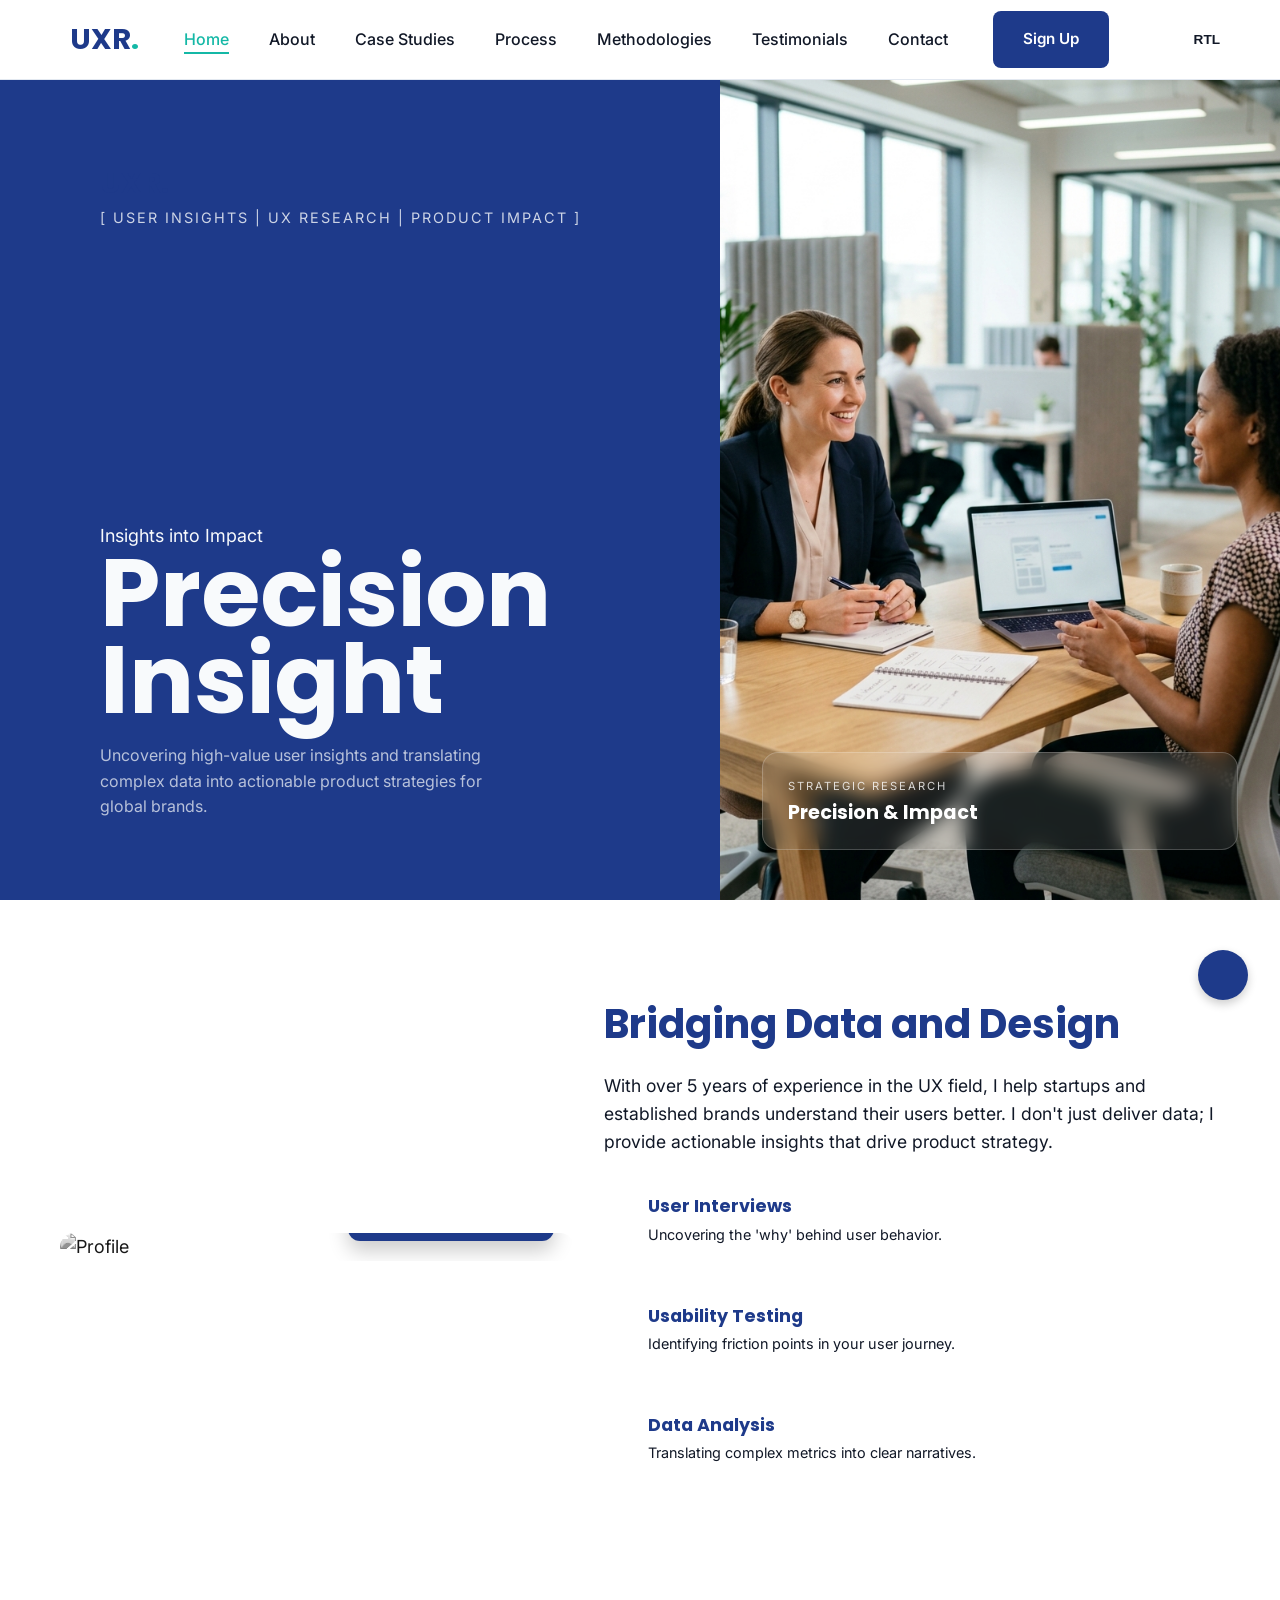
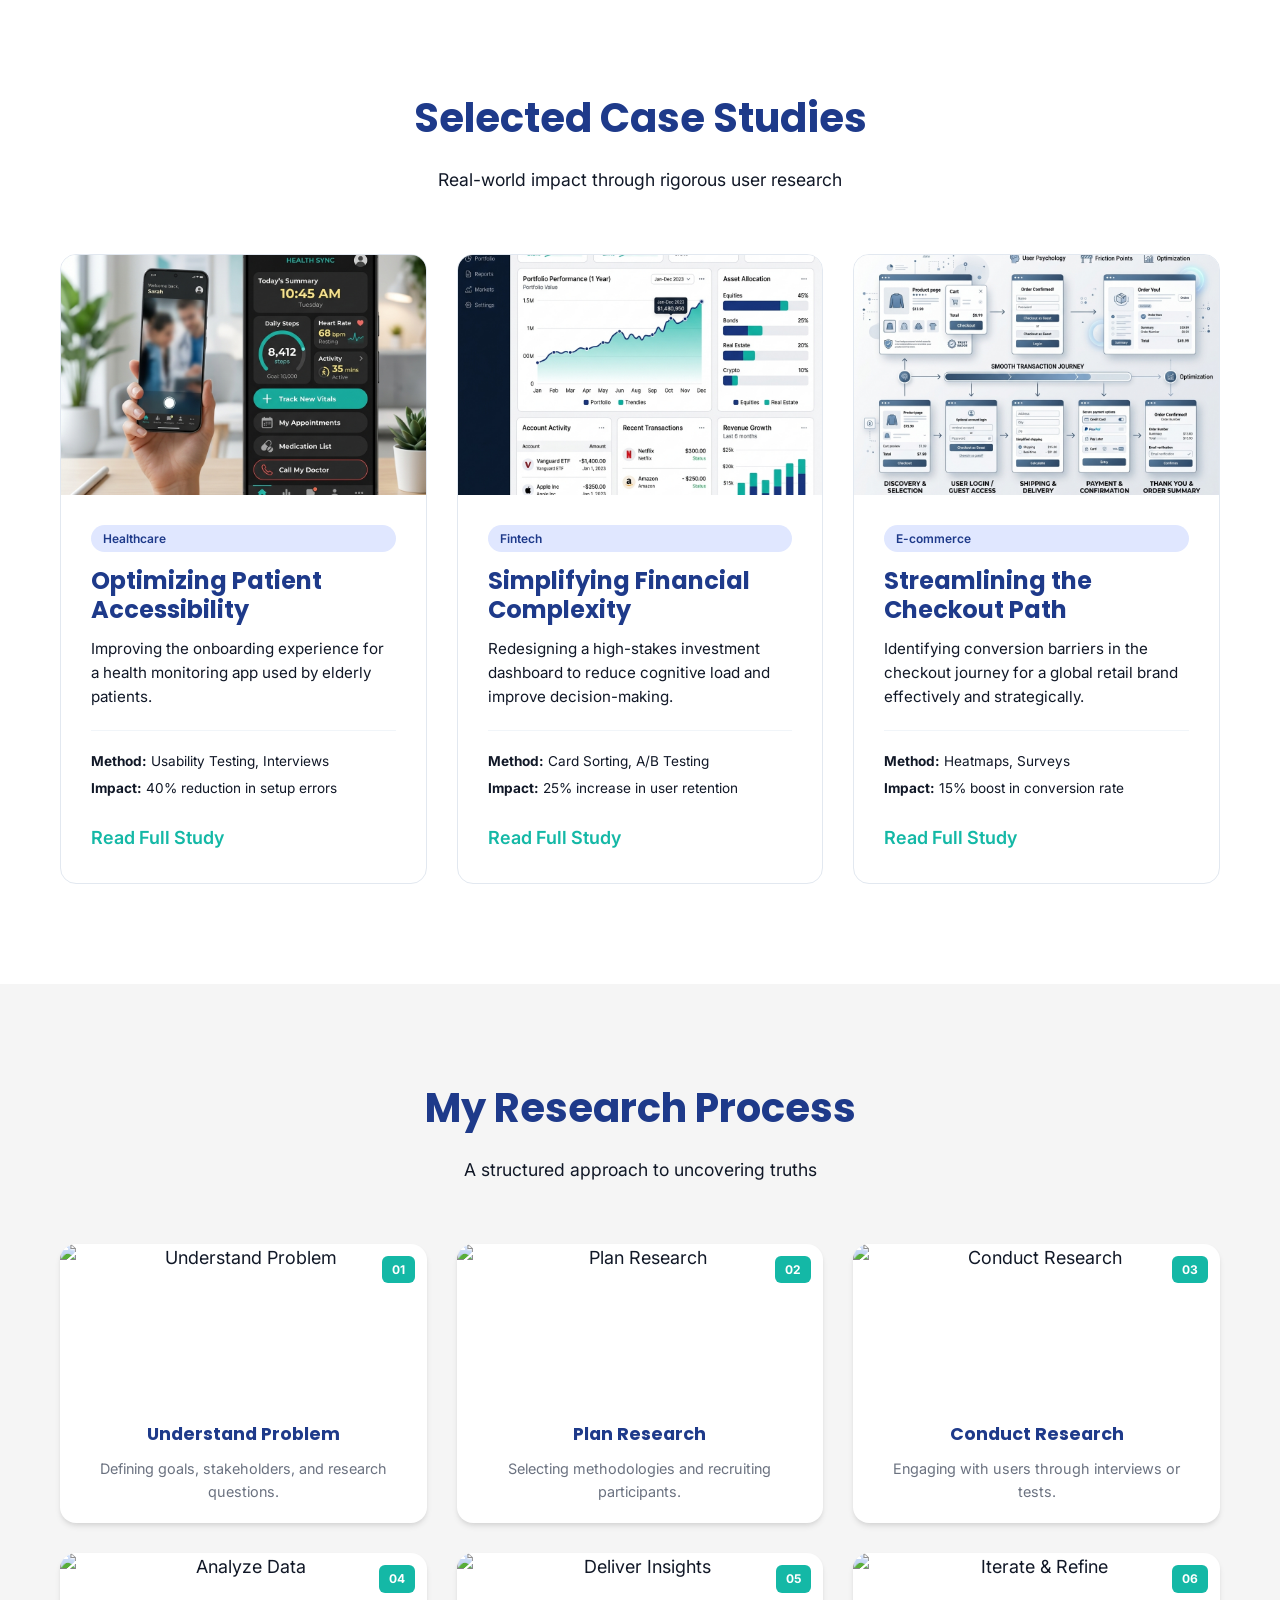
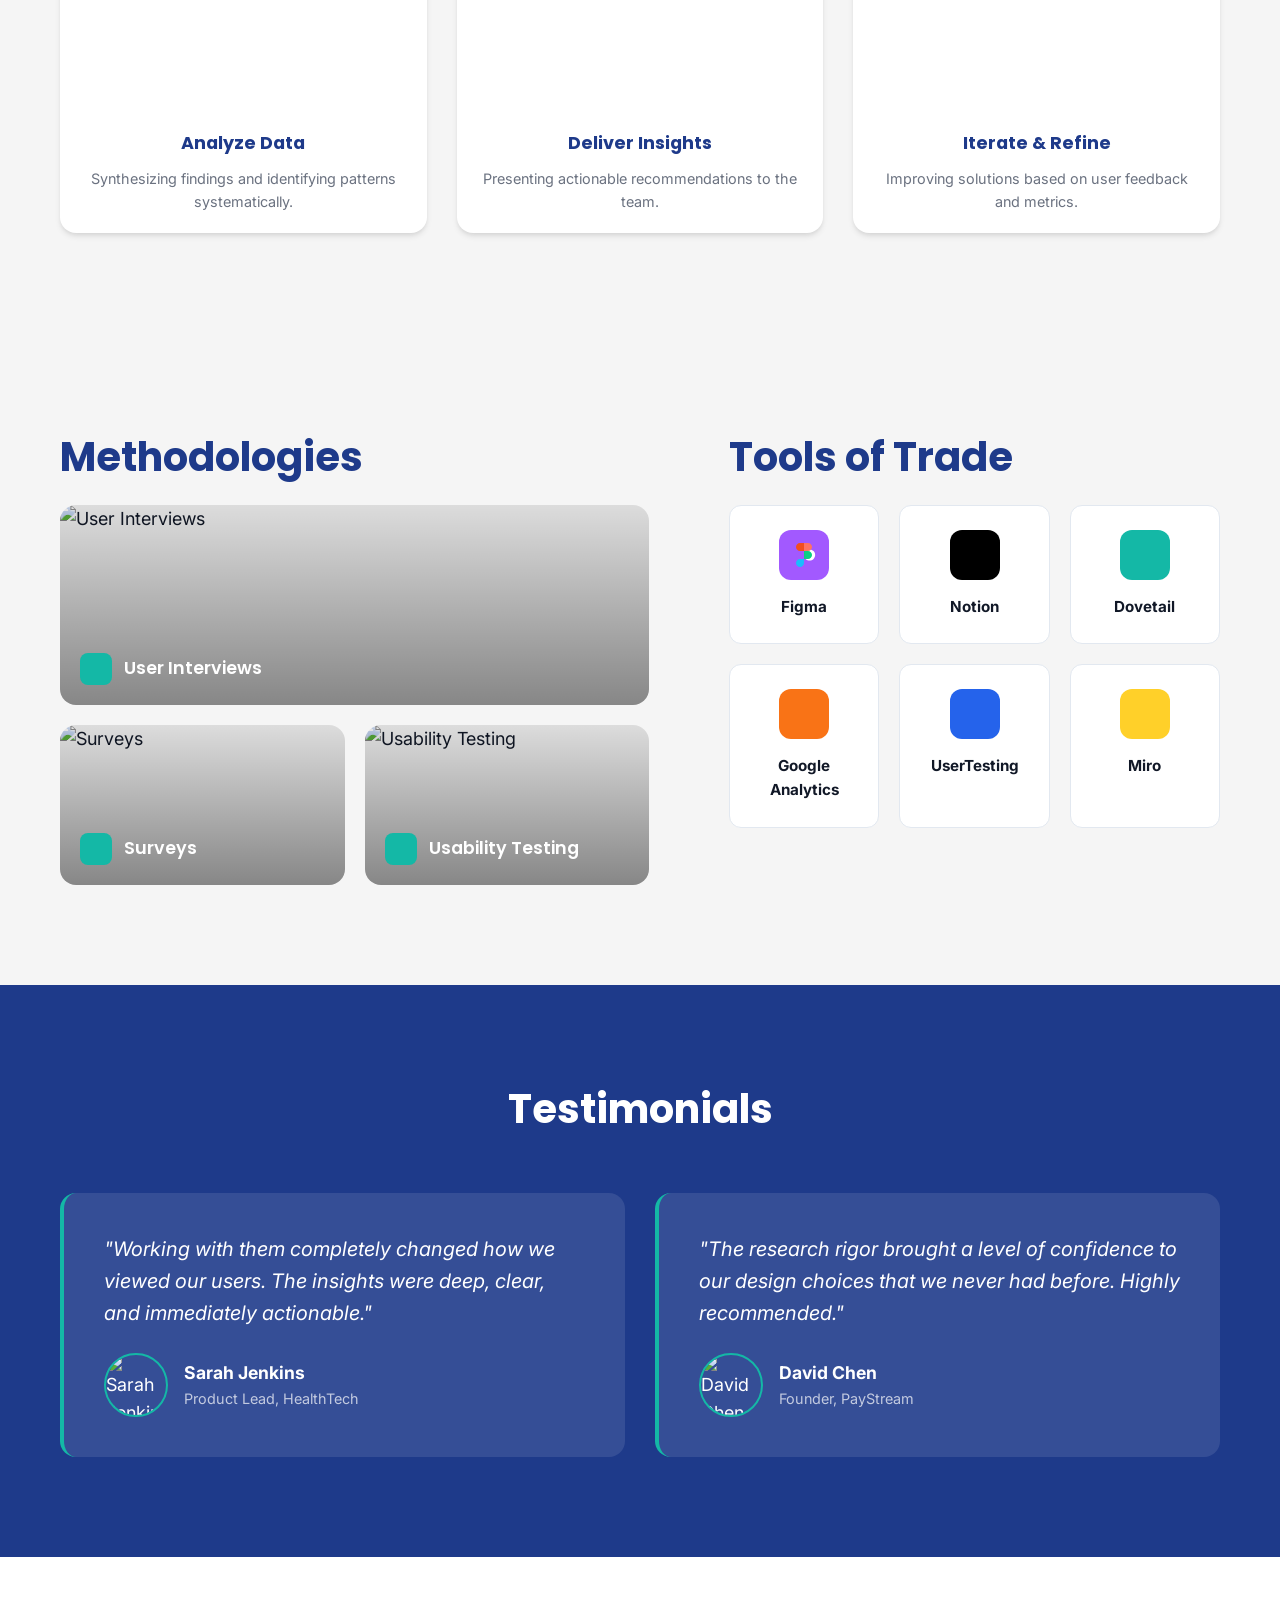
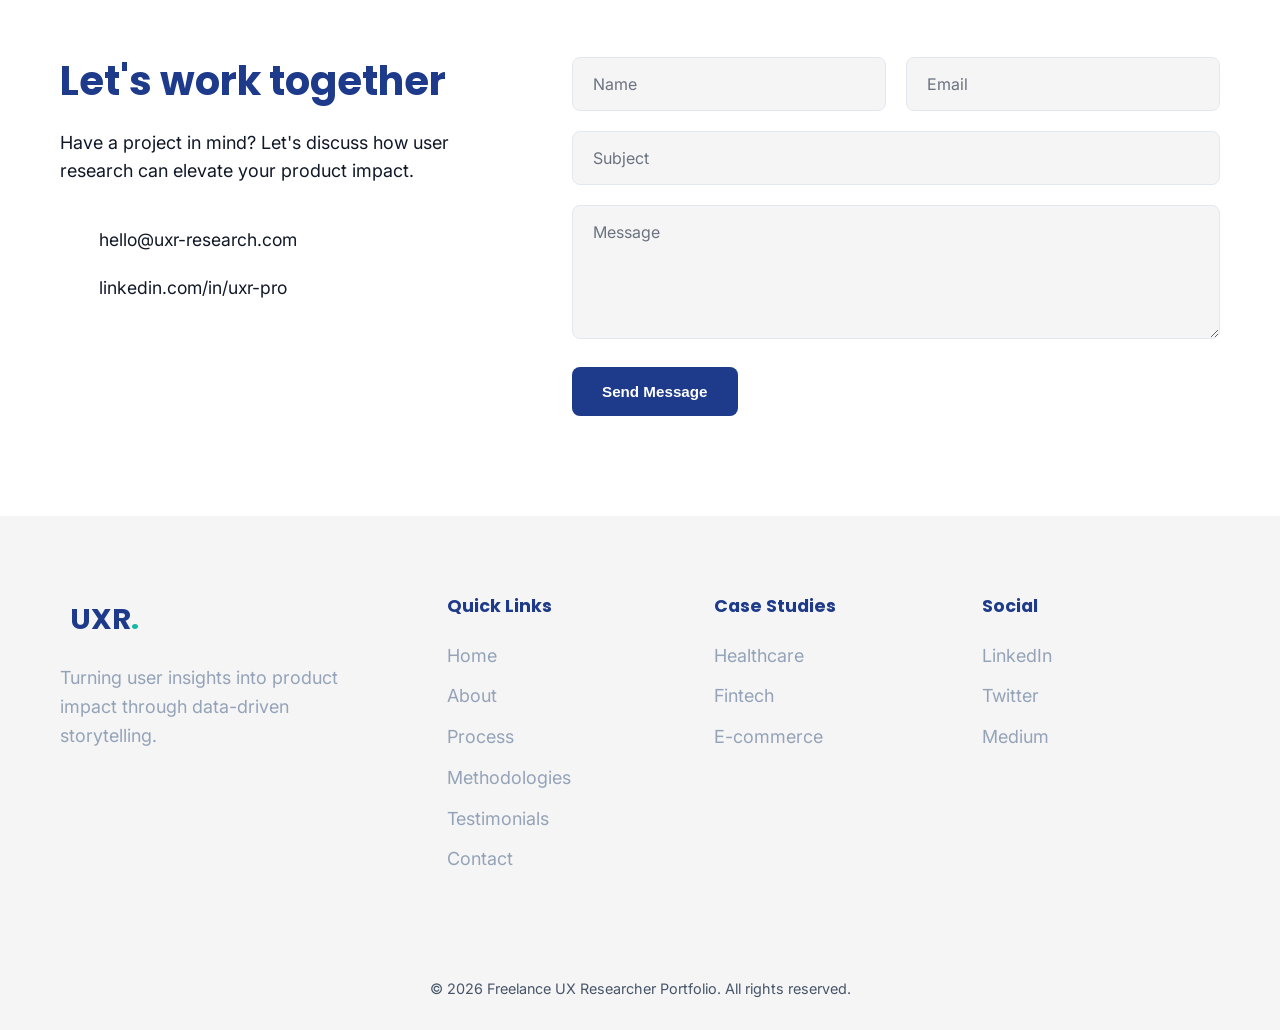
==== index.html @ fa92bade "first-commit" ====
<!DOCTYPE html>
<html lang="en">

<head>
    <meta charset="UTF-8">
    <meta name="viewport" content="width=device-width, initial-scale=1.0">
    <meta name="description"
        content="Freelance UX Researcher Portfolio - Turning User Insights into Product Impact. Specializing in User Interviews, Usability Testing, and Data-driven research.">
    <title>UX Researcher Portfolio | Turning Insights into Impact</title>
    <!-- Google Fonts -->
    <link rel="preconnect" href="https://fonts.googleapis.com">
    <link rel="preconnect" href="https://fonts.gstatic.com" crossorigin>
    <link
        href="https://fonts.googleapis.com/css2?family=Inter:wght@400;500;600&family=Poppins:wght@600;700&display=swap"
        rel="stylesheet">
    <!-- Lucide Icons -->
    <script src="https://unpkg.com/lucide@latest"></script>
    <!-- Favicon -->
    <link rel="icon" type="image/svg+xml"
        href="data:image/svg+xml,%3Csvg xmlns='http://www.w3.org/2000/svg' width='24' height='24' viewBox='0 0 24 24' fill='none' stroke='%231E3A8A' stroke-width='2' stroke-linecap='round' stroke-linejoin='round'%3E%3Cpath d='M6 18h8'/%3E%3Cpath d='M3 22h18'/%3E%3Cpath d='M14 22a7 7 0 1 0 0-14h-1'/%3E%3Cpath d='M9 14h2'/%3E%3Cpath d='M9 12a2 2 0 1 0-2-2v6'/%3E%3Cpath d='M11 6V3a1 1 0 0 0-1-1H7a1 1 0 0 0-1 1v3'/%3E%3C/svg%3E">
    <!-- Stylesheets -->
    <link rel="stylesheet" href="style.css">
    <link rel="stylesheet" href="rtl.css" id="rtl-link" disabled>
</head>



<body>
    <!-- Header -->
    <header class="header" id="header">
        <div class="container header-container">
            <div class="logo">
                <a href="#home">
                    <i data-lucide="microscope" class="logo-icon"></i>
                    UXR<span>.</span>
                </a>
            </div>
            <nav class="nav" id="nav-menu">
                <div class="nav-close" id="nav-close">
                    <i data-lucide="x"></i>
                </div>
                <ul class="nav-list">
                    <li><a href="#home" class="nav-link">Home</a></li>
                    <li><a href="#about" class="nav-link">About</a></li>
                    <li><a href="#cases" class="nav-link">Case Studies</a></li>
                    <li><a href="#process" class="nav-link">Process</a></li>
                    <li><a href="#methodologies" class="nav-link">Methodologies</a></li>
                    <li><a href="#testimonials" class="nav-link">Testimonials</a></li>
                    <li><a href="#contact" class="nav-link">Contact</a></li>
                    <li class="nav-item-mobile"><a href="#contact" class="btn btn-primary nav-btn-signup">Sign Up</a>
                    </li>
                </ul>
            </nav>
            <div class="header-actions">
                <div class="header-cta">
                    <a href="#contact" class="btn btn-primary btn-signup">Sign Up</a>
                </div>
            </div>
            <div class="header-mobile-actions">
                <button class="theme-toggle" id="theme-toggle" title="Toggle Theme">
                    <i data-lucide="moon"></i>
                </button>
                <button class="rtl-toggle" id="rtl-toggle" title="Switch Direction">
                    <span>rtl</span>
                </button>
                <div class="nav-toggle" id="nav-toggle">
                    <i data-lucide="menu"></i>
                </div>
            </div>
        </div>
    </header>

    <!-- Split Hero Section -->
    <section class="split-hero" id="home">
        <!-- Left Side -->
        <div class="hero-side hero-left">
            <div class="hero-header-left">
                <div class="logo">
                    <a href="#home">UXR.</a>
                </div>
                <div class="hero-tagline">[ User Insights | UX Research | Product Impact ]</div>
            </div>



            <div class="hero-footer-left">
                <div class="hero-sub-label">Insights into Impact</div>
                <h1 class="hero-big-title">Precision Insight</h1>
                <p class="hero-sub-description">
                    Uncovering high-value user insights and translating complex data into actionable product strategies
                    for global brands.
                </p>
            </div>
        </div>

        <!-- Right Side -->
        <div class="hero-side hero-right">
            <div class="hero-single-image">
                <img src="assets/hero/hero1.png" alt="UX Research Session" class="hero-full-img">
                <div class="hero-overlay-card">
                    <span class="card-label">Strategic Research</span>
                    <h3>Precision & Impact</h3>
                </div>
            </div>
        </div>
    </section>

    <!-- About Section -->
    <section class="about section" id="about">
        <div class="container about-container grid">
            <div class="about-image">
                <div class="experience-card">
                    <span class="exp-number">5+</span>
                    <span class="exp-text">Years of Experience</span>
                </div>
                <img src="https://images.unsplash.com/photo-1573496359142-b8d87734a5a2?auto=format&fit=crop&q=80&w=600"
                    alt="Profile" class="about-img">
            </div>
            <div class="about-content">
                <h2 class="section-title">Bridging Data and Design</h2>
                <p class="about-text">
                    With over 5 years of experience in the UX field, I help startups and established brands
                    understand their users better. I don't just deliver data; I provide actionable insights that
                    drive product strategy.
                </p>
                <div class="about-strengths grid">
                    <div class="strength-item">
                        <i data-lucide="users" class="strength-icon"></i>
                        <div>
                            <h3>User Interviews</h3>
                            <p>Uncovering the 'why' behind user behavior.</p>
                        </div>
                    </div>
                    <div class="strength-item">
                        <i data-lucide="search" class="strength-icon"></i>
                        <div>
                            <h3>Usability Testing</h3>
                            <p>Identifying friction points in your user journey.</p>
                        </div>
                    </div>
                    <div class="strength-item">
                        <i data-lucide="bar-chart-2" class="strength-icon"></i>
                        <div>
                            <h3>Data Analysis</h3>
                            <p>Translating complex metrics into clear narratives.</p>
                        </div>
                    </div>
                </div>
            </div>
        </div>
    </section>

    <!-- Case Studies Section -->
    <section class="cases section" id="cases">
        <div class="container">
            <div class="section-header text-center">
                <h2 class="section-title">Selected Case Studies</h2>
                <p class="section-subtitle">Real-world impact through rigorous user research</p>
            </div>

            <div class="cases-grid grid">
                <!-- Case Study 1 -->
                <article class="case-card">
                    <div class="case-img-wrapper">
                        <img src="assets/case1.png" alt="Healthcare App Case Study" class="case-img">
                    </div>
                    <div class="case-content">
                        <span class="case-tag">Healthcare</span>
                        <h3 class="case-title">Optimizing Patient Accessibility</h3>
                        <p class="case-description">Improving the onboarding experience for a health monitoring app
                            used by elderly patients.</p>
                        <div class="case-meta">
                            <div><strong>Method:</strong> Usability Testing, Interviews</div>
                            <div><strong>Impact:</strong> 40% reduction in setup errors</div>
                        </div>
                        <a href="#" class="case-link">Read Full Study <i data-lucide="arrow-right"></i></a>
                    </div>
                </article>

                <!-- Case Study 2 -->
                <article class="case-card">
                    <div class="case-img-wrapper">
                        <img src="assets/case2.png" alt="Fintech Dashboard Case Study" class="case-img">
                    </div>
                    <div class="case-content">
                        <span class="case-tag">Fintech</span>
                        <h3 class="case-title">Simplifying Financial Complexity</h3>
                        <p class="case-description">Redesigning a high-stakes investment dashboard to reduce
                            cognitive load and improve decision-making.</p>
                        <div class="case-meta">
                            <div><strong>Method:</strong> Card Sorting, A/B Testing</div>
                            <div><strong>Impact:</strong> 25% increase in user retention</div>
                        </div>
                        <a href="#" class="case-link">Read Full Study <i data-lucide="arrow-right"></i></a>
                    </div>
                </article>

                <!-- Case Study 3 -->
                <article class="case-card">
                    <div class="case-img-wrapper">
                        <img src="assets/case3.png" alt="E-commerce Checkout Case Study" class="case-img">
                    </div>
                    <div class="case-content">
                        <span class="case-tag">E-commerce</span>
                        <h3 class="case-title">Streamlining the Checkout Path</h3>
                        <p class="case-description">Identifying conversion barriers in the checkout journey for a global
                            retail brand effectively and strategically.</p>
                        <div class="case-meta">
                            <div><strong>Method:</strong> Heatmaps, Surveys</div>
                            <div><strong>Impact:</strong> 15% boost in conversion rate</div>
                        </div>
                        <a href="#" class="case-link">Read Full Study <i data-lucide="arrow-right"></i></a>
                    </div>
                </article>
            </div>
        </div>
    </section>

    <!-- Process Section -->
    <section class="process section bg-secondary" id="process">
        <div class="container">
            <div class="section-header text-center">
                <h2 class="section-title">My Research Process</h2>
                <p class="section-subtitle">A structured approach to uncovering truths</p>
            </div>
            <div class="process-steps grid">
                <div class="process-step">
                    <div class="step-img-card">
                        <img src="https://images.unsplash.com/photo-1454165804606-c3d57bc86b40?w=400"
                            alt="Understand Problem" class="step-img">
                        <span class="step-badge">01</span>
                    </div>
                    <div class="step-content">
                        <h3>Understand Problem</h3>
                        <p>Defining goals, stakeholders, and research questions.</p>
                    </div>
                </div>
                <div class="process-step">
                    <div class="step-img-card">
                        <img src="https://images.unsplash.com/photo-1506784983877-45594efa4cbe?w=400"
                            alt="Plan Research" class="step-img">
                        <span class="step-badge">02</span>
                    </div>
                    <div class="step-content">
                        <h3>Plan Research</h3>
                        <p>Selecting methodologies and recruiting participants.</p>
                    </div>
                </div>
                <div class="process-step">
                    <div class="step-img-card">
                        <img src="https://images.unsplash.com/photo-1521737711867-e3b97375f902?w=400"
                            alt="Conduct Research" class="step-img">
                        <span class="step-badge">03</span>
                    </div>
                    <div class="step-content">
                        <h3>Conduct Research</h3>
                        <p>Engaging with users through interviews or tests.</p>
                    </div>
                </div>
                <div class="process-step">
                    <div class="step-img-card">
                        <img src="https://images.unsplash.com/photo-1551288049-bebda4e38f71?w=400" alt="Analyze Data"
                            class="step-img">
                        <span class="step-badge">04</span>
                    </div>
                    <div class="step-content">
                        <h3>Analyze Data</h3>
                        <p>Synthesizing findings and identifying patterns systematically.</p>
                    </div>
                </div>
                <div class="process-step">
                    <div class="step-img-card">
                        <img src="https://images.unsplash.com/photo-1557804506-669a67965ba0?w=400"
                            alt="Deliver Insights" class="step-img">
                        <span class="step-badge">05</span>
                    </div>
                    <div class="step-content">
                        <h3>Deliver Insights</h3>
                        <p>Presenting actionable recommendations to the team.</p>
                    </div>
                </div>
                <div class="process-step">
                    <div class="step-img-card">
                        <img src="https://images.unsplash.com/photo-1542601906990-b4d3fb778b09?w=400"
                            alt="Iterate & Refine" class="step-img">
                        <span class="step-badge">06</span>
                    </div>
                    <div class="step-content">
                        <h3>Iterate & Refine</h3>
                        <p>Improving solutions based on user feedback and metrics.</p>
                    </div>
                </div>
            </div>
        </div>
    </section>

    <!-- Methods & Tools Section -->
    <section class="tools section bg-light-gray" id="methodologies">
        <div class="container grid tools-container">
            <!-- Methodologies Bento Grid (Left) -->
            <div class="methods-col">
                <h2 class="section-title">Methodologies</h2>
                <div class="bento-grid">
                    <!-- Featured Methodology (Span-2) -->
                    <div class="bento-card featured">
                        <img src="https://images.unsplash.com/photo-1521737711867-e3b97375f902?w=500"
                            alt="User Interviews" class="bento-img">
                        <div class="bento-overlay"></div>
                        <div class="bento-content">
                            <span class="bento-tag"><i data-lucide="users"></i></span>
                            <h3>User Interviews</h3>
                        </div>
                    </div>
                    <!-- Regular Methodologies -->
                    <div class="bento-card">
                        <img src="https://images.unsplash.com/photo-1586281380349-632531db7ed4?w=500" alt="Surveys"
                            class="bento-img">
                        <div class="bento-overlay"></div>
                        <div class="bento-content">
                            <span class="bento-tag"><i data-lucide="file-text"></i></span>
                            <h3>Surveys</h3>
                        </div>
                    </div>
                    <div class="bento-card">
                        <img src="https://images.unsplash.com/photo-1516321318423-f06f85e504b3?w=500"
                            alt="Usability Testing" class="bento-img">
                        <div class="bento-overlay"></div>
                        <div class="bento-content">
                            <span class="bento-tag"><i data-lucide="mouse-pointer"></i></span>
                            <h3>Usability Testing</h3>
                        </div>
                    </div>

                </div>
            </div>

            <!-- Tools of Trade Icon Grid (Right) -->
            <div class="tools-col">
                <h2 class="section-title">Tools of Trade</h2>
                <div class="tool-cards-grid grid">
                    <div class="tool-card">
                        <div class="tool-icon-wrapper figma-bg">
                            <svg width="24" height="24" viewBox="0 0 38 57" fill="none"
                                xmlns="http://www.w3.org/2000/svg">
                                <path
                                    d="M19 28.5C19 25.0195 20.3959 21.6817 22.8807 19.2201C25.3655 16.7584 28.7348 15.375 32.25 15.375C35.7652 15.375 39.1345 16.7584 41.6193 19.2201C44.1041 21.6817 45.5 25.0195 45.5 28.5C45.5 31.9805 44.1041 35.3183 41.6193 37.7799C39.1345 40.2416 35.7652 41.625 32.25 41.625C28.7348 41.625 25.3655 40.2416 22.8807 37.7799C20.3959 35.3183 19 31.9805 19 28.5Z"
                                    fill="white" />
                                <path d="M0 9.5C0 4.2533 4.2533 0 9.5 0H19V19H9.5C4.2533 19 0 14.7467 0 9.5Z"
                                    fill="#F24E1E" />
                                <path d="M19 0H28.5C33.7467 0 38 4.2533 38 9.5C38 14.7467 33.7467 19 28.5 19H19V0Z"
                                    fill="#FF7262" />
                                <path d="M0 28.5C0 23.2533 4.2533 19 9.5 19H19V38H9.5C4.2533 38 0 33.7467 0 28.5Z"
                                    fill="#A259FF" />
                                <path
                                    d="M0 47.5C0 42.2533 4.2533 38 9.5 38H19V47.5C19 52.7467 14.7467 57 9.5 57C4.2533 57 0 52.7467 0 47.5Z"
                                    fill="#1ABCFE" />
                                <path d="M19 19H28.5C33.7467 19 38 23.2533 38 28.5C38 33.7467 33.7467 38 28.5 38H19V19Z"
                                    fill="#0ACF83" />
                            </svg>
                        </div>
                        <strong>Figma</strong>
                    </div>
                    <div class="tool-card">
                        <div class="tool-icon-wrapper notion-bg">
                            <i data-lucide="clipboard-list"></i>
                        </div>
                        <strong>Notion</strong>
                    </div>
                    <div class="tool-card">
                        <div class="tool-icon-wrapper dovetail-bg">
                            <i data-lucide="bird"></i>
                        </div>
                        <strong>Dovetail</strong>
                    </div>
                    <div class="tool-card">
                        <div class="tool-icon-wrapper ga-bg">
                            <i data-lucide="line-chart"></i>
                        </div>
                        <strong>Google Analytics</strong>
                    </div>
                    <div class="tool-card">
                        <div class="tool-icon-wrapper ut-bg">
                            <i data-lucide="user-check"></i>
                        </div>
                        <strong>UserTesting</strong>
                    </div>
                    <div class="tool-card">
                        <div class="tool-icon-wrapper miro-bg">
                            <i data-lucide="grid-3x3"></i>
                        </div>
                        <strong>Miro</strong>
                    </div>
                </div>
            </div>
        </div>
    </section>

    <!-- Testimonials -->
    <section class="testimonials section bg-primary text-white" id="testimonials">
        <div class="container">
            <div class="section-header text-center">
                <h2 class="section-title" style="color: #ffffff !important;">Testimonials</h2>
            </div>
            <div class="testimonial-grid grid">
                <div class="testimonial-card">
                    <p class="testimonial-text">"Working with them completely changed how we viewed our users. The
                        insights were deep, clear, and immediately actionable."</p>
                    <div class="testimonial-author">
                        <img src="testimonial_author_1_1774699817098.png" alt="Sarah Jenkins" class="testimonial-img">
                        <div class="author-info">
                            <strong>Sarah Jenkins</strong>
                            <span>Product Lead, HealthTech</span>
                        </div>
                    </div>
                </div>
                <div class="testimonial-card">
                    <p class="testimonial-text">"The research rigor brought a level of confidence to our design
                        choices that we never had before. Highly recommended."</p>
                    <div class="testimonial-author">
                        <img src="testimonial_author_2_1774699891052.png" alt="David Chen" class="testimonial-img">
                        <div class="author-info">
                            <strong>David Chen</strong>
                            <span>Founder, PayStream</span>
                        </div>
                    </div>
                </div>
            </div>
        </div>
    </section>

    <!-- Contact Section -->
    <section class="contact section" id="contact">
        <div class="container contact-container grid">
            <div class="contact-info">
                <h2 class="section-title">Let's work together</h2>
                <p>Have a project in mind? Let's discuss how user research can elevate your product impact.</p>
                <div class="contact-methods">
                    <div class="contact-item">
                        <i data-lucide="mail"></i>
                        <span>hello@uxr-research.com</span>
                    </div>
                    <div class="contact-item">
                        <i data-lucide="linkedin"></i>
                        <span>linkedin.com/in/uxr-pro</span>
                    </div>
                </div>
            </div>
            <form class="contact-form">
                <div class="form-group grid">
                    <input type="text" placeholder="Name" class="form-input" required>
                    <input type="email" placeholder="Email" class="form-input" required>
                </div>
                <input type="text" placeholder="Subject" class="form-input" required>
                <textarea placeholder="Message" rows="5" class="form-input" required></textarea>
                <button type="submit" class="btn btn-primary">Send Message</button>
            </form>
        </div>
    </section>
    </main>

    <!-- Footer -->
    <footer class="footer">
        <div class="container footer-container grid">
            <div class="footer-col">
                <div class="logo">
                    <a href="#home">
                        <i data-lucide="microscope" class="logo-icon"></i>
                        UXR<span>.</span>
                    </a>
                </div>
                <p class="footer-about">Turning user insights into product impact through data-driven storytelling.</p>
                <div class="social-links">
                    <a href="#"><i data-lucide="linkedin"></i></a>
                    <a href="#"><i data-lucide="twitter"></i></a>
                    <a href="#"><i data-lucide="instagram"></i></a>
                </div>
            </div>
            <div class="footer-col">
                <h4>Quick Links</h4>
                <ul class="footer-links">
                    <li><a href="#home">Home</a></li>
                    <li><a href="#about">About</a></li>
                    <li><a href="#process">Process</a></li>
                    <li><a href="#methodologies">Methodologies</a></li>
                    <li><a href="#testimonials">Testimonials</a></li>
                    <li><a href="#contact">Contact</a></li>
                </ul>
            </div>
            <div class="footer-col">
                <h4>Case Studies</h4>
                <ul class="footer-links">
                    <li><a href="#cases">Healthcare</a></li>
                    <li><a href="#cases">Fintech</a></li>
                    <li><a href="#cases">E-commerce</a></li>
                </ul>
            </div>
            <div class="footer-col">
                <h4>Social</h4>
                <ul class="footer-links social-links">
                    <li><a href="#">LinkedIn</a></li>
                    <li><a href="#">Twitter</a></li>
                    <li><a href="#">Medium</a></li>
                </ul>
            </div>
        </div>
        <div class="footer-bottom text-center">
            <p>&copy; 2026 Freelance UX Researcher Portfolio. All rights reserved.</p>
        </div>
    </footer>

    <!-- Scroll To Top -->
    <button class="scroll-top" id="scroll-top" title="Go to top">
        <i data-lucide="arrow-up"></i>
    </button>

    <script src="script.js"></script>
    <script>
        // Initialize Lucide Icons
        lucide.createIcons();
    </script>
</body>

</html>
---- style.css ----
/* =========================================
   VARIABLES & DESIGN SYSTEM
   ========================================= */
:root {
    --primary-color: #1E3A8A;
    --secondary-color: #F5F5F5;
    --accent-color: #14B8A6;
    --white: #FFFFFF;
    --dark-text: #111827;
    --muted-text: #6B7280;
    --bg-white: #FFFFFF;
    --bg-secondary: #F5F5F5;
    --header-height: 80px;
    --transition: all 0.3s ease-in-out;
    --container-width: 1200px;
    --border-radius: 8px;
    --shadow: 0 4px 6px -1px rgba(0, 0, 0, 0.1), 0 2px 4px -1px rgba(0, 0, 0, 0.06);

    /* Split Hero Original Logo Colors */
    --hero-bg-left: #1e3a8a;
    --hero-bg-right: #14b8a6;
    --hero-text-left: #f8fafc;
    --hero-text-right: #ffffff;
}

/* Dark Theme Variables */
body.dark-theme {
    --bg-white: #121212;
    --bg-secondary: #1E1E1E;
    --dark-text: #F8FAFC;
    --muted-text: #94A3B8;
    --white: #F8FAFC;
}


/* =========================================
   BASE STYLES
   ========================================= */
* {
    margin: 0;
    padding: 0;
    box-sizing: border-box;
}

html {
    scroll-behavior: smooth;
}

body {
    font-family: 'Inter', sans-serif;
    color: var(--dark-text);
    font-size: 18px;
    /* High end of 16-18px */
    font-weight: 400;
    line-height: 1.6;
    background-color: var(--bg-white);
    overflow-x: hidden;
}

h1,
h2,
h3,
h4 {
    font-family: 'Poppins', sans-serif;
    font-weight: 700;
    color: var(--primary-color);
    line-height: 1.2;
}

h1 {
    font-size: 48px;
}

h2 {
    font-size: 32px;
}

h3 {
    font-size: 24px;
}

small {
    font-size: 14px;
}

ul {
    list-style: none;
}

a {
    text-decoration: none;
    color: inherit;
    transition: var(--transition);
}

img {
    max-width: 100%;
    height: auto;
    display: block;
}

.section {
    padding: 100px 0;
}

/* Lucide Icon Sizing & Stability */
[data-lucide],
svg {
    width: 24px;
    height: 24px;
}


.container {
    max-width: var(--container-width);
    margin: 0 auto;
    padding: 0 20px;
}

.grid {
    display: grid;
    gap: 30px;
}

.text-center {
    text-align: center;
}

.text-white {
    color: var(--bg-white);
}

.bg-primary {
    background-color: var(--primary-color);
}

.bg-secondary {
    background-color: var(--bg-secondary);
}

.section-subtitle,
.hero-description,
.case-description,
.about-text,
.strength-item p,
.process-step p,
.footer-about,
.footer-links a {
    color: var(--muted-text);
}

.nav-link {
    color: var(--dark-text);
    font-weight: 500;
}

.nav-link:hover {
    color: var(--accent-color);
}

a.case-link,
a.nav-link.active {
    color: var(--accent-color);
    position: relative;
}

a.nav-link.active::after {
    content: '';
    position: absolute;
    bottom: -5px;
    left: 0;
    width: 100%;
    height: 2px;
    background-color: var(--accent-color);
}


a:hover {
    color: var(--accent-color);
}

/* =========================================
   BUTTONS
   ========================================= */
.btn {
    display: inline-block;
    padding: 14px 28px;
    border-radius: var(--border-radius);
    font-weight: 600;
    cursor: pointer;
    transition: var(--transition);
    border: 2px solid transparent;
    font-size: 0.95rem;
}

.btn-primary {
    background-color: var(--primary-color);
    color: var(--white);
}

.btn-primary:hover {
    background-color: var(--accent-color);
    transform: translateY(-2px);
}

/* Specific Signup Hover - White background */
.btn-signup:hover {
    background-color: var(--white) !important;
    color: var(--primary-color) !important;
    border-color: var(--primary-color);
}


.btn-outline {
    border-color: var(--primary-color);
    color: var(--primary-color);
}

.btn-outline:hover {
    border-color: var(--accent-color);
    background-color: var(--accent-color);
    color: var(--white);
}

/* =========================================
   HEADER & NAVIGATION
   ========================================= */
.header {
    position: fixed;
    top: 0;
    left: 0;
    width: 100%;
    height: var(--header-height);
    background-color: var(--bg-white);
    display: flex;
    align-items: center;
    border-bottom: 1px solid #e2e8f0;
    z-index: 1000;
    transition: var(--transition);
}

.header.scrolled {
    height: 70px;
    box-shadow: var(--shadow);
}

.header-container {
    display: flex;
    justify-content: space-between;
    align-items: center;
    width: 100%;
}

.header .nav-link {
    color: var(--dark-text);
}

.logo a {
    font-size: 1.8rem;
    font-weight: 700;
    font-family: 'Poppins', sans-serif;
    color: var(--primary-color);
}

.logo span {
    color: var(--accent-color);
}

.logo-icon {
    width: 32px;
    height: 32px;
    margin-right: 10px;
    vertical-align: middle;
}

.nav-list {
    display: flex;
    gap: 40px;
}

.nav-link {
    font-weight: 500;
    font-size: 1rem;
    color: var(--dark-text);
}

.nav-link:hover {
    color: var(--accent-color);
}

.nav-toggle {
    display: none;
    font-size: 1.5rem;
    cursor: pointer;
}

.nav-close {
    display: none;
    position: absolute;
    top: 2rem;
    right: 2rem;
    font-size: 1.5rem;
    cursor: pointer;
    color: var(--primary-color);
}

.nav-item-mobile {
    display: none;
}

/* =========================================
   HERO SECTION
   ========================================= */
/* =========================================
   SPLIT HERO SECTION (NEW)
   ========================================= */
.split-hero {
    height: 100vh;
    display: flex;
    overflow: hidden;
    position: relative;
    padding-top: var(--header-height);
}

.hero-side {
    flex: 1;
    display: flex;
    flex-direction: column;
    justify-content: space-between;
    padding: 80px 60px;
    /* Increased top/bottom padding */
    position: relative;
    transition: var(--transition);
}

.hero-left {
    background-color: var(--hero-bg-left);
    color: var(--hero-text-left);
    padding-left: 100px;
    /* More space on the left as requested */
}

.hero-right {
    background-color: var(--hero-bg-right);
    color: var(--hero-text-right);
}

/* Left Side Content */
.hero-tagline {
    font-size: 0.9rem;
    letter-spacing: 2px;
    text-transform: uppercase;
    opacity: 0.8;
    margin-bottom: 40px;
}

.hero-mockup-container {
    flex-grow: 1;
    display: flex;
    align-items: center;
    justify-content: center;
    perspective: 1000px;
}

.hero-mockup {
    width: 80%;
    transform: rotateY(-10deg) rotateX(10deg);
    box-shadow: 20px 20px 60px rgba(0, 0, 0, 0.5);
    border-radius: 4px;
    transition: transform 0.5s ease;
}

.hero-mockup:hover {
    transform: rotateY(0deg) rotateX(0deg) scale(1.05);
}


.hero-big-title {
    font-size: clamp(3rem, 8vw, 6rem);
    line-height: 0.9;
    font-family: 'Poppins', sans-serif;
    margin-bottom: 20px;
    color: inherit;
}

.hero-sub-description {
    max-width: 400px;
    font-size: 1rem;
    opacity: 0.7;
}

/* Right Side Content - New Full Length Images */
.hero-right {
    background-color: var(--hero-bg-right);
    padding: 0 !important;
    /* Remove padding for full-bleed look */
    overflow: hidden;
}

.hero-single-image {
    height: 100%;
    width: 100%;
    position: relative;
    overflow: hidden;
}

.hero-full-img {
    width: 100%;
    height: 100%;
    object-fit: cover;
    transition: transform 1.2s cubic-bezier(0.16, 1, 0.3, 1);
}

.hero-single-image:hover .hero-full-img {
    transform: scale(1.05);
}

/* Overlay Card for Premium Feel */
.hero-overlay-card {
    position: absolute;
    bottom: 50px;
    left: 50%;
    transform: translateX(-50%) translateY(20px);
    width: 85%;
    background: rgba(255, 255, 255, 0.1);
    backdrop-filter: blur(10px);
    -webkit-backdrop-filter: blur(10px);
    border: 1px solid rgba(255, 255, 255, 0.2);
    padding: 25px;
    border-radius: 16px;
    color: white;
    z-index: 10;
    opacity: 0;
    animation: fadeInUpCard 0.8s 0.5s ease forwards;
}

@keyframes fadeInUpCard {
    to {
        transform: translateX(-50%) translateY(0);
        opacity: 1;
    }
}

.card-label {
    font-size: 0.7rem;
    text-transform: uppercase;
    letter-spacing: 2px;
    opacity: 0.8;
    display: block;
    margin-bottom: 5px;
}

.hero-overlay-card h3 {
    font-size: 1.2rem;
    color: white;
    margin: 0;
}

/* Background Grain Texture for Premium Feel */
.hero-side::before {
    content: "";
    position: absolute;
    top: 0;
    left: 0;
    width: 100%;
    height: 100%;
    background-image: url('https://www.transparenttextures.com/patterns/natural-paper.png');
    opacity: 0.05;
    pointer-events: none;
    z-index: 1;
}

.hero-side>* {
    position: relative;
    z-index: 2;
}

/* Responsive Nav in Hero */
.hero-nav {
    width: 100%;
}

.hero-nav .nav-list {
    justify-content: flex-end;
}

.hero-nav .nav-link {
    position: relative;
    padding-bottom: 5px;
}

.hero-nav .nav-link::after {
    content: "";
    position: absolute;
    bottom: 0;
    left: 0;
    width: 0;
    height: 2px;
    background-color: var(--hero-text-right);
    transition: var(--transition);
}

.hero-nav .nav-link:hover::after {
    width: 100%;
}

/* =========================================
   ABOUT SECTION
   ========================================= */
.about-container {
    grid-template-columns: 1fr 1.2fr;
    align-items: center;
}

.about-image {
    position: relative;
    border-radius: 20px;
    overflow: hidden;
}

.about-img {
    border-radius: 20px;
    width: 100%;
    filter: grayscale(100%);
    transition: var(--transition);
}

.about-img:hover {
    filter: grayscale(0%);
}

.experience-card {
    position: absolute;
    bottom: 20px;
    right: 20px;
    background-color: var(--primary-color);
    color: var(--bg-white);
    padding: 20px;
    border-radius: 12px;
    display: flex;
    flex-direction: column;
    align-items: center;
    z-index: 10;
    box-shadow: 0 10px 20px rgba(0, 0, 0, 0.2);
}

.exp-number {
    font-size: 2rem;
    font-weight: 700;
}

.exp-text {
    font-size: 0.8rem;
    text-transform: uppercase;
    letter-spacing: 1px;
}

.about-text {
    font-size: 1.1rem;
    color: var(--text-muted);
    margin-bottom: 40px;
}

.section-title {
    font-size: 2.5rem;
    margin-bottom: 24px;
}

.strength-item {
    display: flex;
    gap: 20px;
    margin-bottom: 30px;
}

.strength-icon {
    color: var(--accent-color);
    flex-shrink: 0;
}

.strength-item h3 {
    font-size: 1.1rem;
    margin-bottom: 5px;
}

.strength-item p {
    font-size: 0.9rem;
    color: var(--text-muted);
}

/* =========================================
   CASE STUDIES SECTION
   ========================================= */
.section-header {
    margin-bottom: 60px;
}

.section-subtitle {
    color: var(--text-muted);
    font-size: 1.1rem;
}

.cases-grid {
    grid-template-columns: repeat(auto-fit, minmax(350px, 1fr));
}

.case-card {
    background-color: var(--bg-white);
    border-radius: 16px;
    overflow: hidden;
    transition: var(--transition);
    border: 1px solid #e2e8f0;
}

.case-card:hover {
    transform: translateY(-10px);
    box-shadow: 0 20px 25px -5px rgba(0, 0, 0, 0.1), 0 10px 10px -5px rgba(0, 0, 0, 0.04);
}

.case-img-wrapper {
    height: 240px;
    overflow: hidden;
}

.case-img {
    width: 100%;
    height: 100%;
    object-fit: cover;
    transition: var(--transition);
}

.case-card:hover .case-img {
    transform: scale(1.05);
}

.case-content {
    padding: 30px;
    display: flex;
    flex-direction: column;

}

.case-tag {
    display: inline-block;
    background-color: #e0e7ff;
    color: var(--primary-color);
    padding: 4px 12px;
    border-radius: 20px;
    font-size: 0.75rem;
    font-weight: 600;
    margin-bottom: 15px;
}

.case-title {
    font-size: 1.5rem;
    margin-bottom: 12px;
}

.case-description {
    color: var(--text-muted);
    font-size: 0.95rem;
    margin-bottom: 20px;
    flex-grow: 1;
    /* Push metadata and link to bottom */
}

.case-meta {
    border-top: 1px solid #f1f5f9;
    padding-top: 20px;
    font-size: 0.85rem;
    margin-bottom: 20px;
}

.case-meta div {
    margin-bottom: 5px;
}

.case-link {
    display: flex;
    align-items: center;
    gap: 8px;
    color: var(--primary-color);
    font-weight: 600;
}

.case-link:hover {
    gap: 12px;
}

/* =========================================
   PROCESS SECTION
   ========================================= */
.process-steps {
    grid-template-columns: repeat(3, 1fr);
}

.process-step {
    background-color: var(--bg-white);
    border-radius: 16px;
    box-shadow: var(--shadow);
    padding: 0;
    overflow: hidden;
    transition: var(--transition);
    text-align: center;
}

.process-step:hover {
    transform: translateY(-8px);
    box-shadow: 0 12px 24px rgba(0, 0, 0, 0.15);
}

.step-img-card {
    position: relative;
    width: 100%;
    height: 160px;
}

.step-img {
    width: 100%;
    height: 100%;
    object-fit: cover;
    border-radius: 12px;
}

.step-badge {
    position: absolute;
    top: 12px;
    right: 12px;
    background-color: var(--accent-color);
    color: white;
    padding: 4px 10px;
    border-radius: 6px;
    font-size: 0.75rem;
    font-weight: 700;
}

.step-content {
    padding: 20px;
}

.step-content h3 {
    font-size: 1.1rem;
    margin-bottom: 12px;
    color: var(--primary-color);
}

.step-content p {
    font-size: 0.9rem;
    color: var(--muted-text);
}

/* =========================================
   METHODS & TOOLS SECTION
   ========================================= */
.bg-light-gray {
    background-color: #F5F5F5;
}

.tools-container {
    grid-template-columns: 1.2fr 1fr;
    gap: 80px;
    align-items: start;
}

/* Methodologies Bento Grid */
.bento-grid {
    display: grid;
    grid-template-columns: repeat(2, 1fr);
    gap: 20px;
}

.bento-card {
    position: relative;
    height: 160px;
    border-radius: 16px;
    overflow: hidden;
    cursor: pointer;
}

.bento-card.featured {
    grid-column: span 2;
    height: 200px;
}

.bento-img {
    width: 100%;
    height: 100%;
    object-fit: cover;
    transition: transform 0.5s ease;
}

.bento-overlay {
    position: absolute;
    top: 0;
    left: 0;
    width: 100%;
    height: 100%;
    background: linear-gradient(to bottom, rgba(0, 0, 0, 0.1), rgba(0, 0, 0, 0.45));
    transition: background 0.3s ease;
}

.bento-content {
    position: absolute;
    bottom: 20px;
    left: 20px;
    right: 20px;
    display: flex;
    align-items: center;
    gap: 12px;
    color: white;
    z-index: 2;
}

.bento-content h3 {
    color: white;
    font-size: 1.1rem;
    margin: 0;
    font-weight: 600;
}

.bento-tag {
    background-color: var(--accent-color);
    width: 32px;
    height: 32px;
    border-radius: 8px;
    display: flex;
    align-items: center;
    justify-content: center;
}

.bento-tag i {
    width: 18px;
    height: 18px;
    color: white;
}

/* Bento Hover Effects */
.bento-card:hover .bento-img {
    transform: scale(1.05);
}

.bento-card:hover .bento-overlay {
    background: linear-gradient(to bottom, rgba(0, 0, 0, 0.1), rgba(0, 0, 0, 0.3));
}

/* Tool Cards Grid */
.tool-cards-grid {
    grid-template-columns: repeat(3, 1fr);
    gap: 20px;
}

.tool-card {
    background-color: white;
    border: 1px solid #e2e8f0;
    border-radius: 12px;
    padding: 24px 15px;
    text-align: center;
    transition: var(--transition);
    cursor: default;
}

.tool-card:hover {
    border-color: var(--accent-color);
    transform: translateY(-5px);
    box-shadow: 0 10px 15px -3px rgba(0, 0, 0, 0.1);
}

.tool-icon-wrapper {
    width: 50px;
    height: 50px;
    border-radius: 12px;
    display: flex;
    align-items: center;
    justify-content: center;
    margin: 0 auto 15px;
    color: white;
}

.tool-icon-wrapper i {
    width: 24px;
    height: 24px;
}

.tool-card strong {
    display: block;
    font-size: 0.95rem;
    color: var(--dark-text);
}

/* Tool Icon Specifically Styled Colors */
.figma-bg {
    background-color: #A259FF;
}

.notion-bg {
    background-color: #000000;
}

.dovetail-bg {
    background-color: #14B8A6;
}

.ga-bg {
    background-color: #F97316;
}

.ut-bg {
    background-color: #2563EB;
}

.miro-bg {
    background-color: #FFD029;
}


/* =========================================
   TESTIMONIALS SECTION
   ========================================= */
.testimonial-grid {
    grid-template-columns: repeat(2, 1fr);
}

.testimonial-card {
    background-color: rgba(255, 255, 255, 0.1);
    padding: 40px;
    border-radius: 16px;
    border-left: 4px solid var(--accent-color);
}

.testimonial-text {
    font-size: 1.25rem;
    font-style: italic;
    margin-bottom: 24px;
}

.testimonial-author {
    display: flex;
    align-items: center;
    gap: 16px;
}

.testimonial-img {
    width: 64px;
    height: 64px;
    border-radius: 50%;
    object-fit: cover;
    border: 2px solid var(--accent-color);
    flex-shrink: 0;
}

.author-info {
    display: flex;
    flex-direction: column;
}

.author-info strong {
    font-size: 1.1rem;
    color: var(--white);
}

.author-info span {
    font-size: 0.9rem;
    color: rgba(255, 255, 255, 0.7);
}

/* =========================================
   CONTACT SECTION
   ========================================= */
.contact-container {
    grid-template-columns: 1fr 1.5fr;
    gap: 80px;
}

.contact-methods {
    margin-top: 40px;
}

.contact-item {
    display: flex;
    align-items: center;
    gap: 15px;
    margin-bottom: 20px;
    font-size: 1.1rem;
}

.contact-item i {
    color: var(--primary-color);
}

.form-group {
    grid-template-columns: 1fr 1fr;
    gap: 20px;
}

.form-input {
    width: 100%;
    padding: 16px 20px;
    background-color: var(--bg-secondary);
    border: 1px solid #e2e8f0;
    border-radius: 8px;
    font-family: inherit;
    font-size: 16px;
    color: var(--dark-text);
    margin-bottom: 20px;
    transition: var(--transition);
}

.form-input::placeholder {
    color: var(--muted-text);
}

.form-input:focus {
    outline: none;
    border-color: var(--primary-color);
    background-color: white;
    box-shadow: 0 0 0 4px rgba(30, 58, 138, 0.1);
}

/* =========================================
   FOOTER SECTION
   ========================================= */
.footer {
    background-color: var(--bg-secondary);
    color: white;
    padding: 80px 0 30px;
}

.footer-container {
    grid-template-columns: 1.5fr repeat(3, 1fr);
    border-bottom: 1px solid rgba(255, 255, 255, 0.1);
    padding-bottom: 60px;
    margin-bottom: 30px;
}

.footer-about {
    margin-top: 20px;
    color: #94a3b8;
    max-width: 300px;
}

.footer-col h4 {
    font-size: 1.1rem;
    margin-bottom: 24px;
}

.footer-links li {
    margin-bottom: 12px;
}

.footer-links a {
    color: #94a3b8;
}

.footer-links a:hover {
    color: var(--primary-color);
    padding-left: 5px;
}

.social-links {
    display: flex;
    flex-direction: column;
}

.footer-bottom {
    color: #475569;
    font-size: 0.9rem;
}

/* =========================================
   SCROLL TO TOP BUTTON
   ========================================= */
.scroll-top {
    position: fixed;
    bottom: -100px;
    right: 2rem;
    width: 50px;
    height: 50px;
    border-radius: 50%;
    background-color: var(--primary-color);
    color: white;
    display: flex;
    align-items: center;
    justify-content: center;
    cursor: pointer;
    box-shadow: 0 4px 10px rgba(0, 0, 0, 0.2);
    transition: var(--transition);
    border: none;
    z-index: 999;
}

.scroll-top.show {
    bottom: 2rem;
}

.scroll-top:hover {
    background-color: var(--accent-color);
    transform: translateY(-5px);
}

/* =========================================
   HEADER ACTIONS (Theme, RTL, Signup)
   ========================================= */
.header-actions {
    display: flex;
    align-items: center;
    gap: 20px;
}

.theme-toggle,
.rtl-toggle {
    background: none;
    border: none;
    color: var(--dark-text);
    cursor: pointer;
    font-size: 1.25rem;
    display: flex;
    align-items: center;
    justify-content: center;
    transition: var(--transition);
}

.theme-toggle:hover,
.rtl-toggle:hover {
    color: var(--accent-color);
}

.rtl-toggle span {
    font-size: 0.85rem;
    font-weight: 700;
    text-transform: uppercase;
}

.header-cta {
    display: flex;
    gap: 12px;
}

/* Header Toggles & Hamburger Alignment */
.header-mobile-actions {
    display: flex;
    align-items: center;
    gap: 15px;
}

/* =========================================
   RESPONSIVENESS
   ========================================= */
@media screen and (max-width: 1199px) {
    .container {
        max-width: 95%;
    }

    .nav-toggle {
        display: block;
        color: var(--primary-color);
    }

    .header-mobile-actions {
        order: 10;
    }

    .header .header-cta,
    .header .btn-signup {
        display: none !important;
    }

    /* Show Mobile Menu */
    .nav {
        position: fixed;
        right: -100%;
        top: 0;
        width: 100%;
        height: 100vh;
        background-color: var(--bg-white);
        display: flex;
        align-items: center;
        justify-content: center;
        transition: var(--transition);
        z-index: 100;
        overflow-y: auto;
    }

    .nav.active {
        right: 0;
    }

    .nav-close {
        display: block;
    }

    .nav-list {
        flex-direction: column;
        align-items: center;
        gap: 30px;
    }

    .nav-link {
        font-size: 1.5rem;
    }

    .nav-item-mobile {
        display: block;
        width: 100%;
        padding: 0 2rem;
        text-align: center;
    }

    .nav-btn-signup {
        width: 100%;
        max-width: 300px;
    }

    .hero-title {
        font-size: 3rem;
    }

    .hero-header-left {
        margin-bottom: 60px;
        /* Added more space as requested */
    }

    .cases-grid {
        grid-template-columns: repeat(2, 1fr);
    }

    .case-card:nth-child(3) {
        grid-column: span 2;
        justify-self: center;
        max-width: 550px;
    }

    .case-content {
        padding: 25px;
    }

    .process-steps {
        grid-template-columns: 1fr 1fr;
    }

    .tools-container,
    .contact-container,
    .about-container {
        grid-template-columns: 1fr;
        gap: 50px;
    }

    .tool-cards-grid {
        grid-template-columns: repeat(2, 1fr);
    }

    .footer-container {
        grid-template-columns: 1.5fr 1fr;
    }
}

@media screen and (max-width: 768px) {
    .section {
        padding: 60px 0;
        text-align: center;
    }

    .section-header {
        margin-bottom: 40px;
    }

    .section-title::after {
        left: 50%;
        transform: translateX(-50%);
    }

    h1,
    h2,
    h3 {
        text-align: center;
    }

    .hero-container {
        grid-template-columns: 1fr;
        text-align: center;
    }

    .hero-image {
        order: -1;
    }

    .hero-title {
        font-size: 2.5rem;
    }

    .hero-btns {
        justify-content: center;
    }

    .hero-description {
        margin-left: auto;
        margin-right: auto;
    }

    .cases-grid {
        grid-template-columns: 1fr;
    }

    .case-card {
        width: 100%;
        max-width: 100%;
    }

    .case-content {
        text-align: left;
        padding: 20px;
    }

    .process-steps,
    .bento-grid,
    .tool-cards-grid {
        grid-template-columns: 1fr;
    }

    .bento-card.featured {
        grid-column: span 1;
    }

    .testimonial-grid {
        grid-template-columns: 1fr;
    }

    .testimonial-author {
        flex-direction: column;
        text-align: center;
    }

    .footer-container {
        grid-template-columns: 1fr;
        text-align: center;
    }

    .footer-about {
        max-width: 100%;
    }
}

/* =========================================
   ANIMATIONS (Scroll Reveal)
   ========================================= */
.reveal {
    opacity: 0;
    transform: translateY(30px);
    transition: all 0.8s ease-out;
}

.reveal.active {
    opacity: 1;
    transform: translateY(0);
}

@media screen and (max-width: 768px) {
    .header-actions {
        margin-right: 40px;
        /* Space for hamburger */
    }
}

/* =========================================
   SPLIT HERO RESPONSIVENESS
   ========================================= */
@media screen and (max-width: 1024px) {
    .split-hero {
        flex-direction: column;
    }

    .hero-side {
        padding: 80px 40px 60px;
        min-height: auto;
    }

    .hero-big-title {
        font-size: clamp(3rem, 10vw, 5rem);
    }

    .hero-single-image {
        height: 500px;
    }
}

@media screen and (max-width: 768px) {
    .hero-single-image {
        height: 400px;
    }

    .hero-overlay-card {
        padding: 20px;
        bottom: 20px;
        left: 20px;
        right: 20px;
    }

    .hero-overlay-card h3 {
        font-size: 1.1rem;
    }
}
---- rtl.css ----
/* =========================================
   RTL SUPPORT STYLES
   ========================================= */

[dir="rtl"] body {
    direction: rtl;
    text-align: right;
    font-family: 'Inter', 'Arial', sans-serif;
}

[dir="rtl"] .nav-list {
    flex-direction: row-reverse;
}

[dir="rtl"] .hero-container,
[dir="rtl"] .about-container,
[dir="rtl"] .grid,
[dir="rtl"] .contact-container,
[dir="rtl"] .footer-container {
    text-align: right;
}

[dir="rtl"] .hero-btns {
    justify-content: flex-start;
    flex-direction: row-reverse;
}

[dir="rtl"] .strength-item {
    flex-direction: row;
    gap: 20px;
}

[dir="rtl"] .experience-card {
    right: auto;
    left: 20px;
}

[dir="rtl"] .case-meta div strong {
    margin-left: 5px;
    margin-right: 0;
}

[dir="rtl"] .case-link i {
    transform: rotate(180deg);
}

[dir="rtl"] .testimonial-card {
    border-left: none;
    border-right: 4px solid var(--accent-color);
}

[dir="rtl"] .contact-item i {
    order: 1;
}

[dir="rtl"] .contact-item span {
    order: 2;
}

[dir="rtl"] .step-num {
    right: auto;
    left: -5px;
}

[dir="rtl"] .method-list li i {
    margin-left: 15px;
    margin-right: 0;
}

/* Mirroring the mobile menu */
@media screen and (max-width: 768px) {
    [dir="rtl"] .nav {
        right: auto;
        left: -100%;
    }
    
    [dir="rtl"] .nav.active {
        left: 0;
    }
}
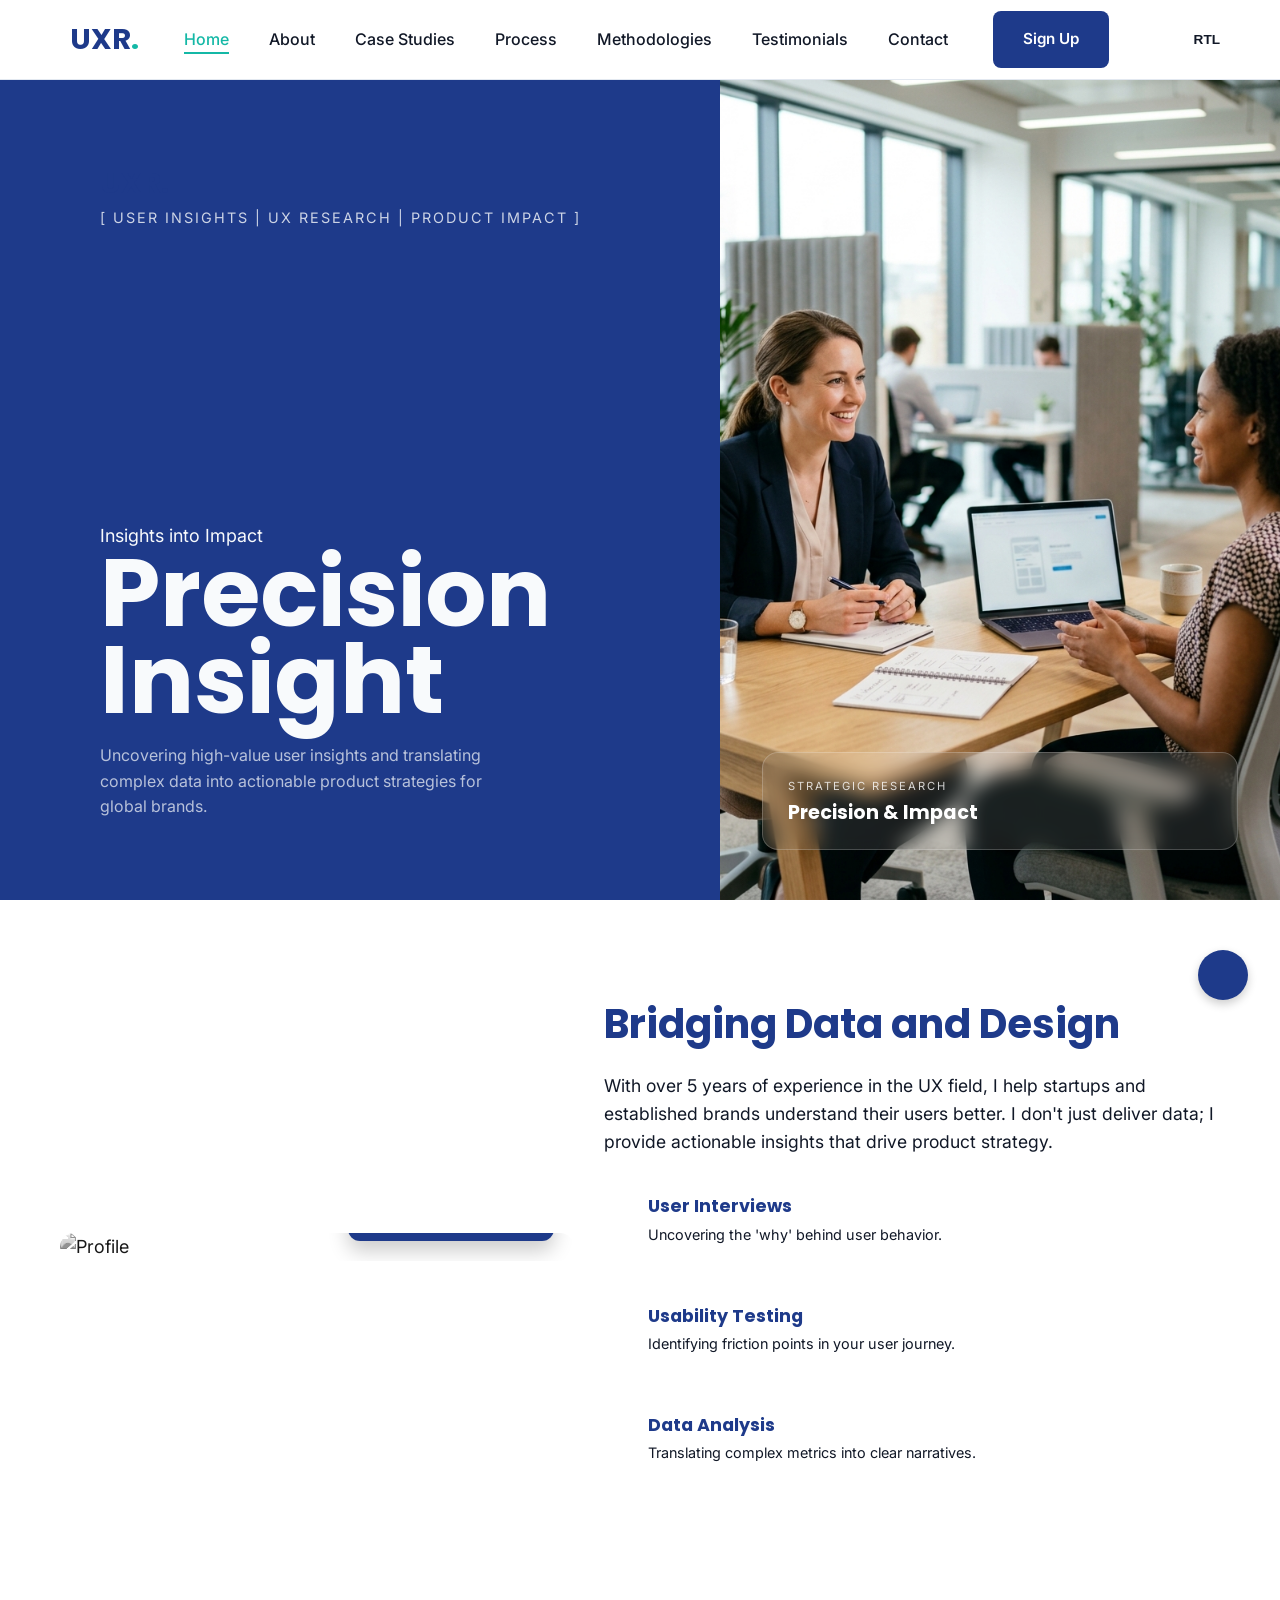
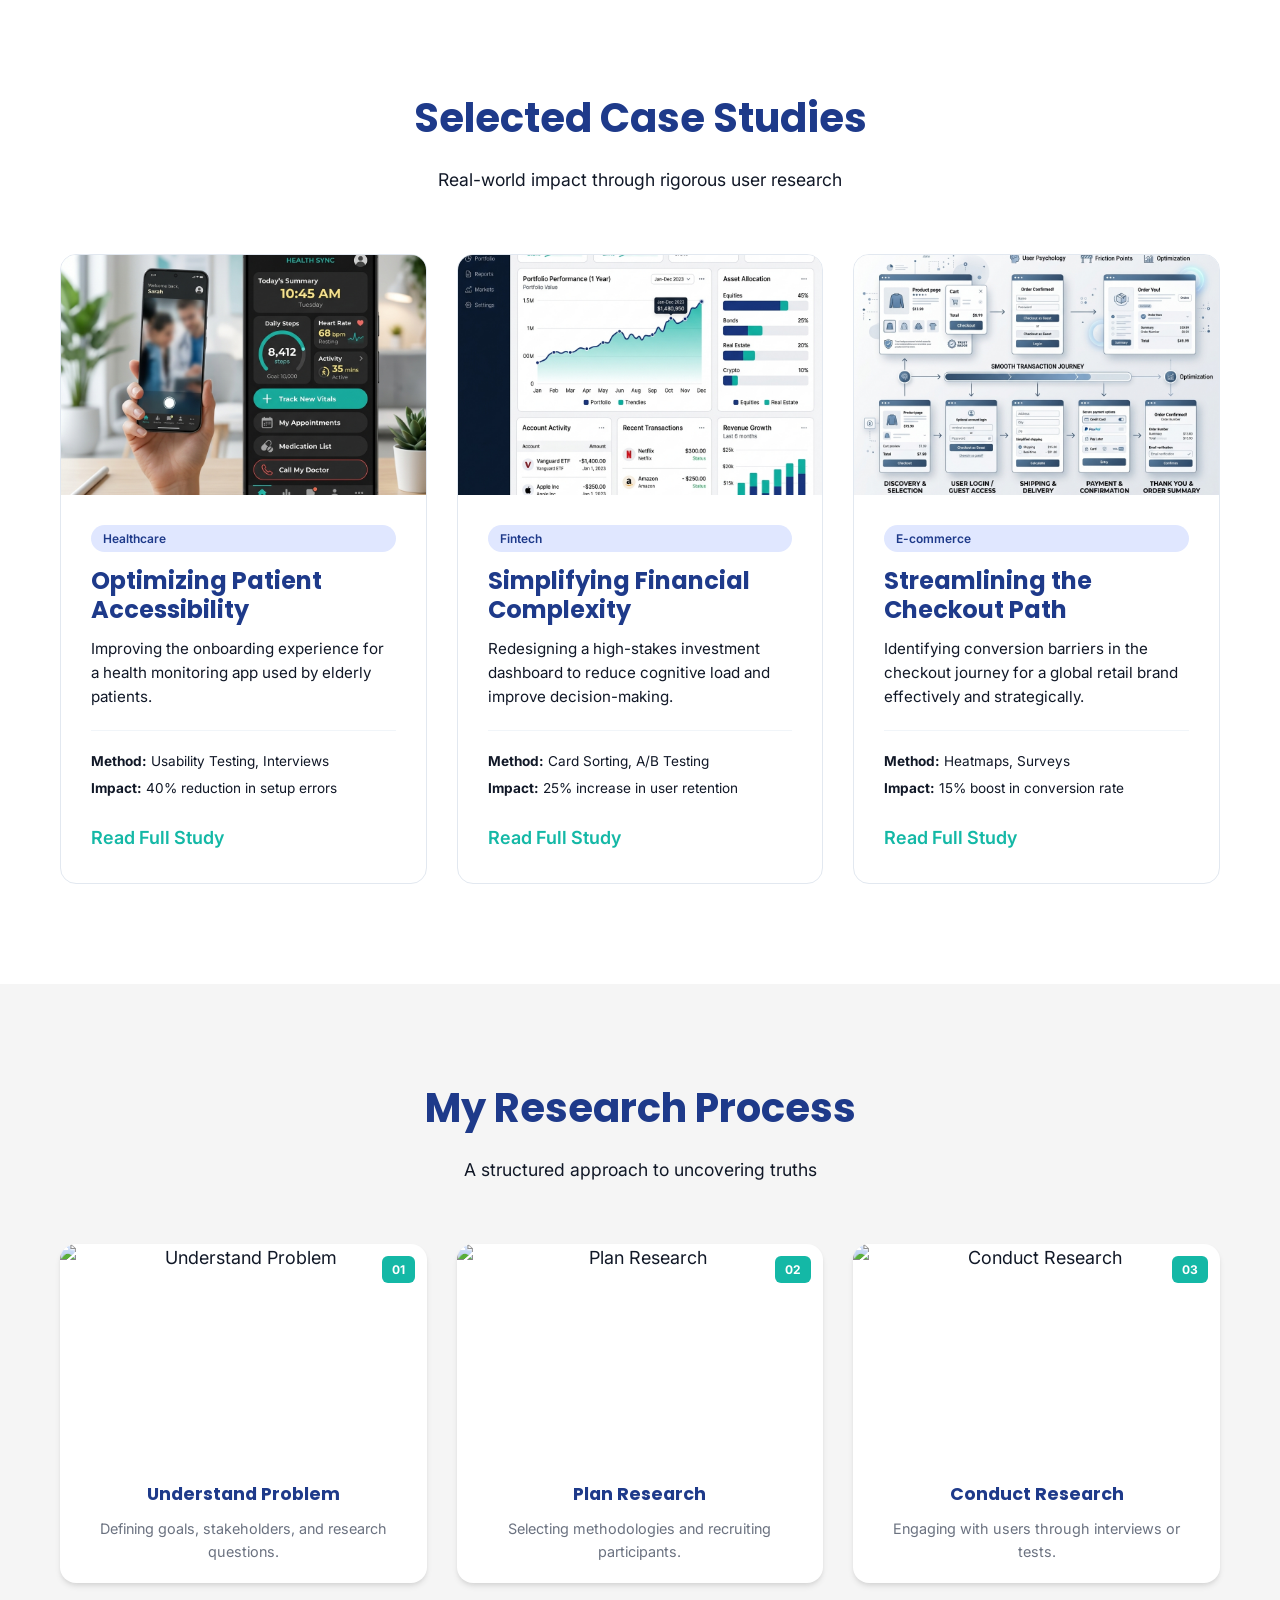
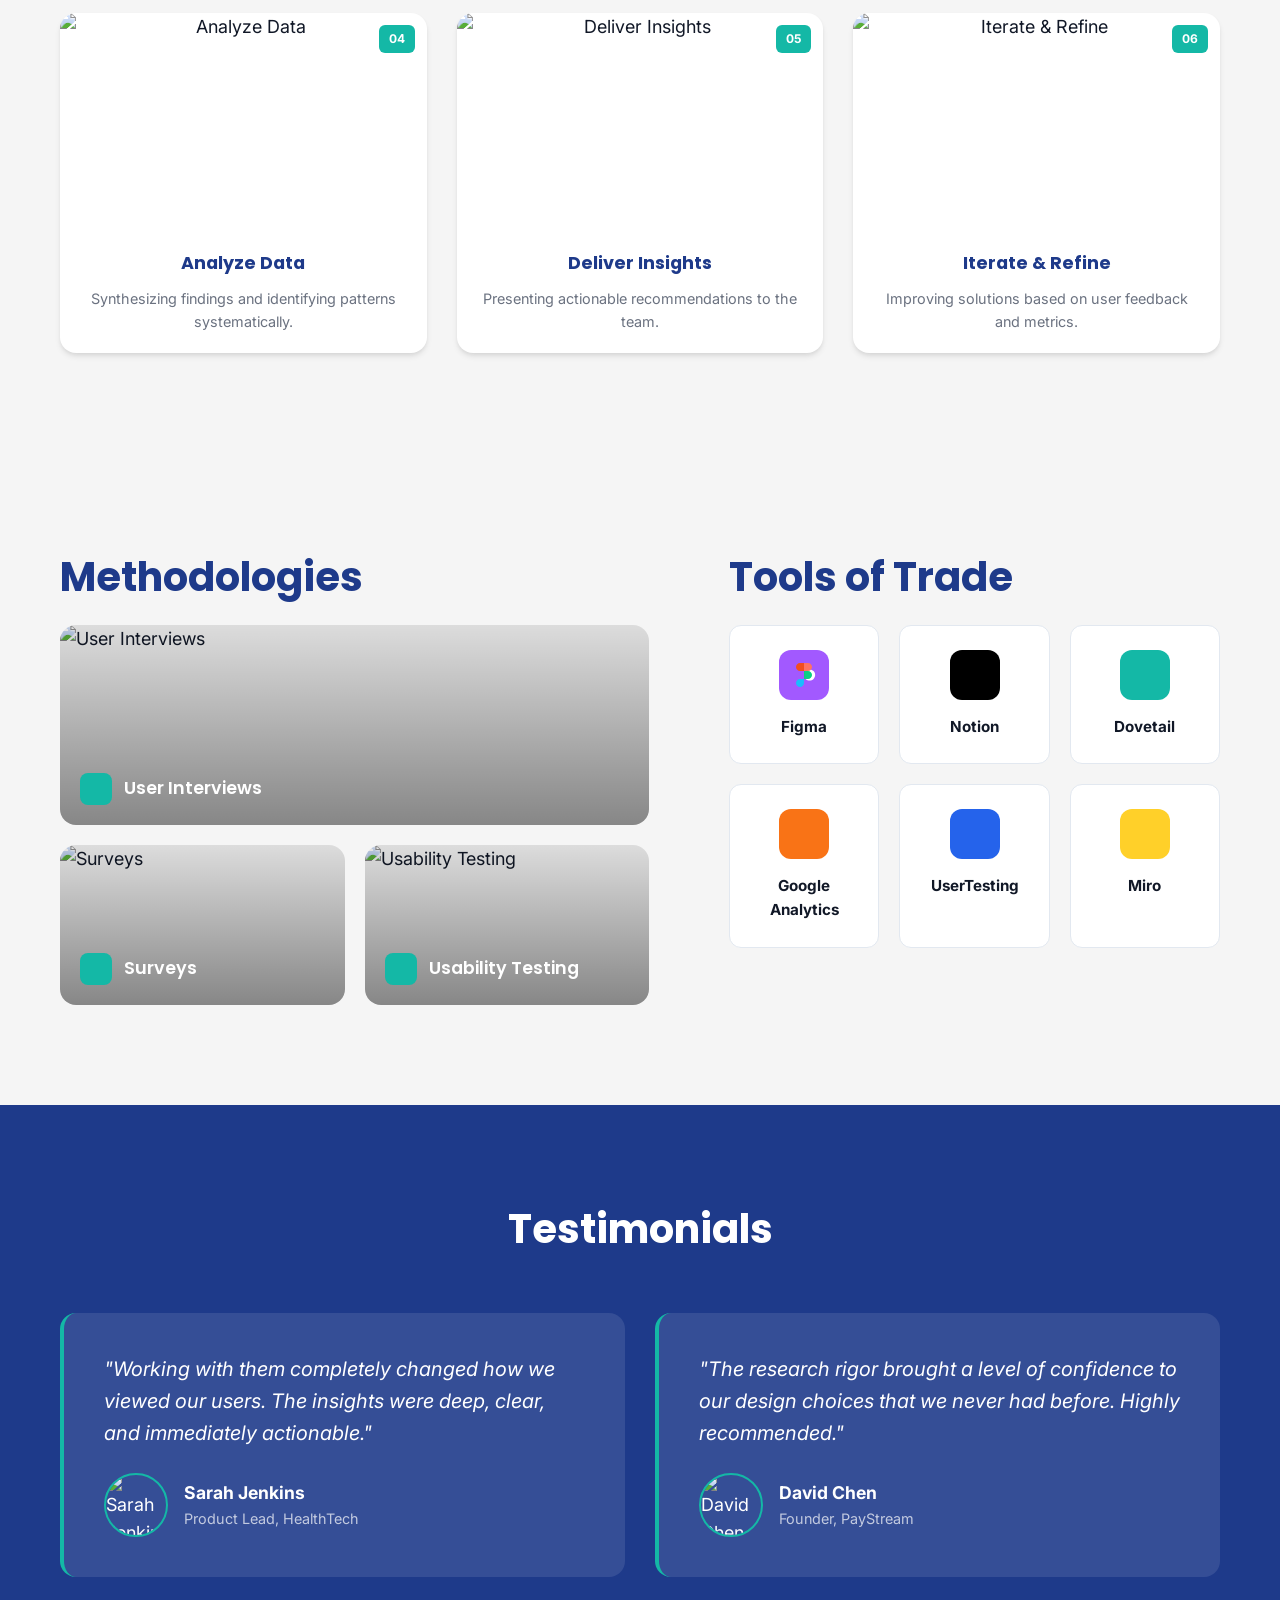
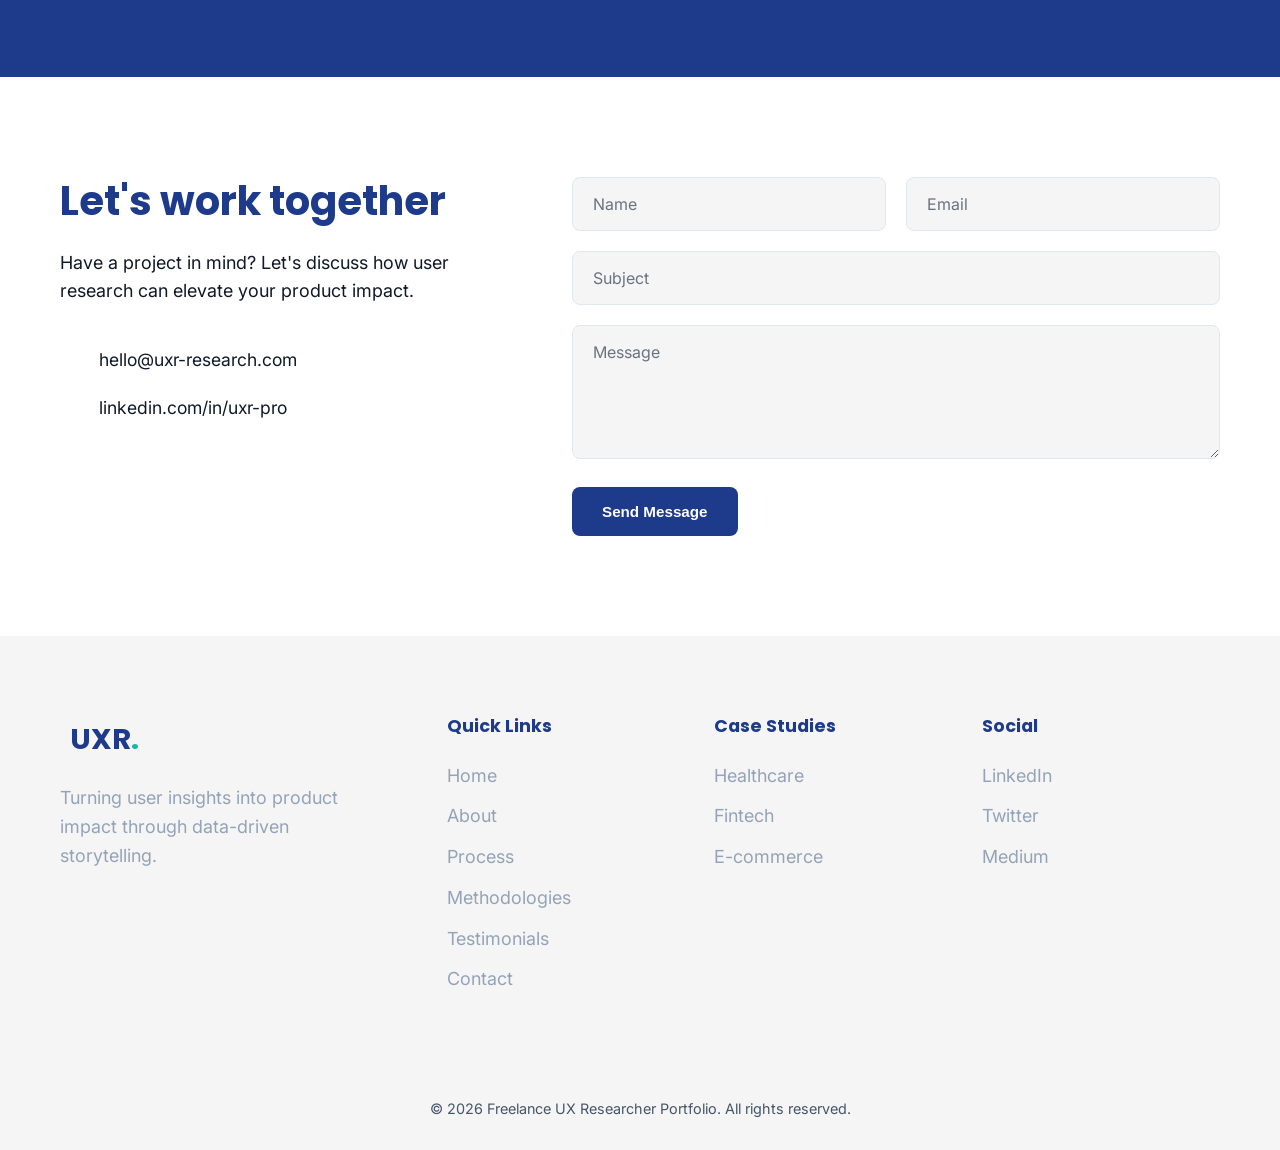
==== commit d1fe9f51: "Add files via upload" ====
--- a/index.html
+++ b/index.html
@@ -406,7 +406,7 @@
                     <p class="testimonial-text">"Working with them completely changed how we viewed our users. The
                         insights were deep, clear, and immediately actionable."</p>
                     <div class="testimonial-author">
-                        <img src="testimonial_author_1_1774699817098.png" alt="Sarah Jenkins" class="testimonial-img">
+                        <img src="assets/testimonial-1.png" alt="Sarah Jenkins" class="testimonial-img">
                         <div class="author-info">
                             <strong>Sarah Jenkins</strong>
                             <span>Product Lead, HealthTech</span>
@@ -417,7 +417,7 @@
                     <p class="testimonial-text">"The research rigor brought a level of confidence to our design
                         choices that we never had before. Highly recommended."</p>
                     <div class="testimonial-author">
-                        <img src="testimonial_author_2_1774699891052.png" alt="David Chen" class="testimonial-img">
+                        <img src="assets/testimonial-2.png" alt="David Chen" class="testimonial-img">
                         <div class="author-info">
                             <strong>David Chen</strong>
                             <span>Founder, PayStream</span>
@@ -469,11 +469,7 @@
                     </a>
                 </div>
                 <p class="footer-about">Turning user insights into product impact through data-driven storytelling.</p>
-                <div class="social-links">
-                    <a href="#"><i data-lucide="linkedin"></i></a>
-                    <a href="#"><i data-lucide="twitter"></i></a>
-                    <a href="#"><i data-lucide="instagram"></i></a>
-                </div>
+
             </div>
             <div class="footer-col">
                 <h4>Quick Links</h4>
--- a/style.css
+++ b/style.css
@@ -600,7 +600,8 @@
 }
 
 .cases-grid {
-    grid-template-columns: repeat(auto-fit, minmax(350px, 1fr));
+    grid-template-columns: repeat(3, 1fr);
+    align-items: stretch;
 }
 
 .case-card {
@@ -609,6 +610,9 @@
     overflow: hidden;
     transition: var(--transition);
     border: 1px solid #e2e8f0;
+    display: flex;
+    flex-direction: column;
+    height: 100%;
 }
 
 .case-card:hover {
@@ -636,7 +640,7 @@
     padding: 30px;
     display: flex;
     flex-direction: column;
-
+    flex-grow: 1;
 }
 
 .case-tag {
@@ -711,14 +715,15 @@
 .step-img-card {
     position: relative;
     width: 100%;
-    height: 160px;
+    height: 220px;
+    overflow: hidden;
 }
 
 .step-img {
     width: 100%;
     height: 100%;
+    display: block;
     object-fit: cover;
-    border-radius: 12px;
 }
 
 .step-badge {
@@ -1219,13 +1224,10 @@
     }
 
     .cases-grid {
-        grid-template-columns: repeat(2, 1fr);
-    }
-
-    .case-card:nth-child(3) {
-        grid-column: span 2;
-        justify-self: center;
-        max-width: 550px;
+        grid-template-columns: 1fr;
+        align-items: stretch;
+        max-width: 600px;
+        margin: 0 auto;
     }
 
     .case-content {
@@ -1243,6 +1245,31 @@
         gap: 50px;
     }
 
+    .about-content {
+        text-align: center;
+    }
+
+    .about-content .section-title,
+    .about-content .about-text {
+        text-align: center;
+    }
+
+    .about-image {
+        max-width: 500px;
+        margin: 0 auto;
+    }
+
+    .about-strengths {
+        justify-items: center;
+    }
+
+    .strength-item {
+        flex-direction: column;
+        align-items: center;
+        text-align: center;
+        max-width: 320px;
+    }
+
     .tool-cards-grid {
         grid-template-columns: repeat(2, 1fr);
     }
@@ -1282,6 +1309,17 @@
         order: -1;
     }
 
+    .about-strengths {
+        justify-items: center;
+    }
+
+    .strength-item {
+        flex-direction: column;
+        align-items: center;
+        text-align: center;
+        max-width: 100%;
+    }
+
     .hero-title {
         font-size: 2.5rem;
     }
@@ -1307,6 +1345,12 @@
     .case-content {
         text-align: left;
         padding: 20px;
+    }
+
+    .case-content h3,
+    .case-content p,
+    .case-content .case-meta {
+        text-align: left;
     }
 
     .process-steps,
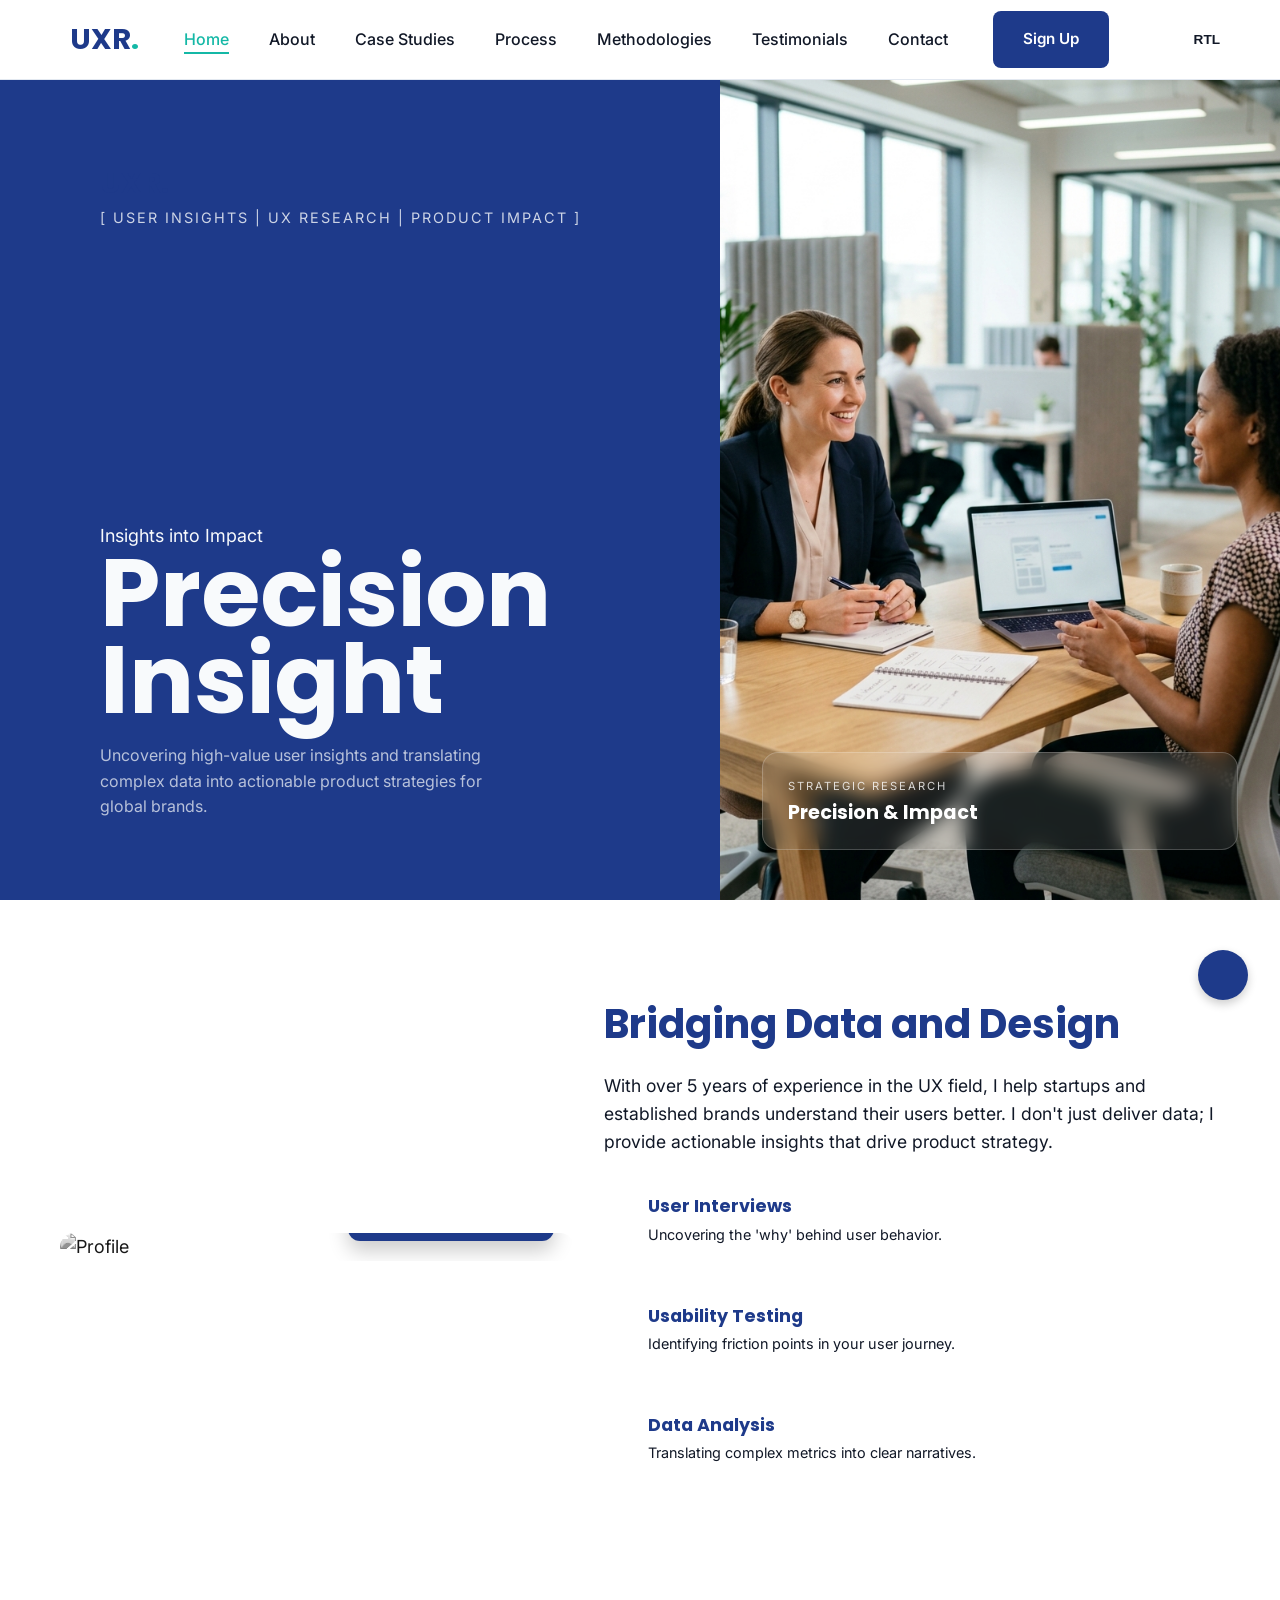
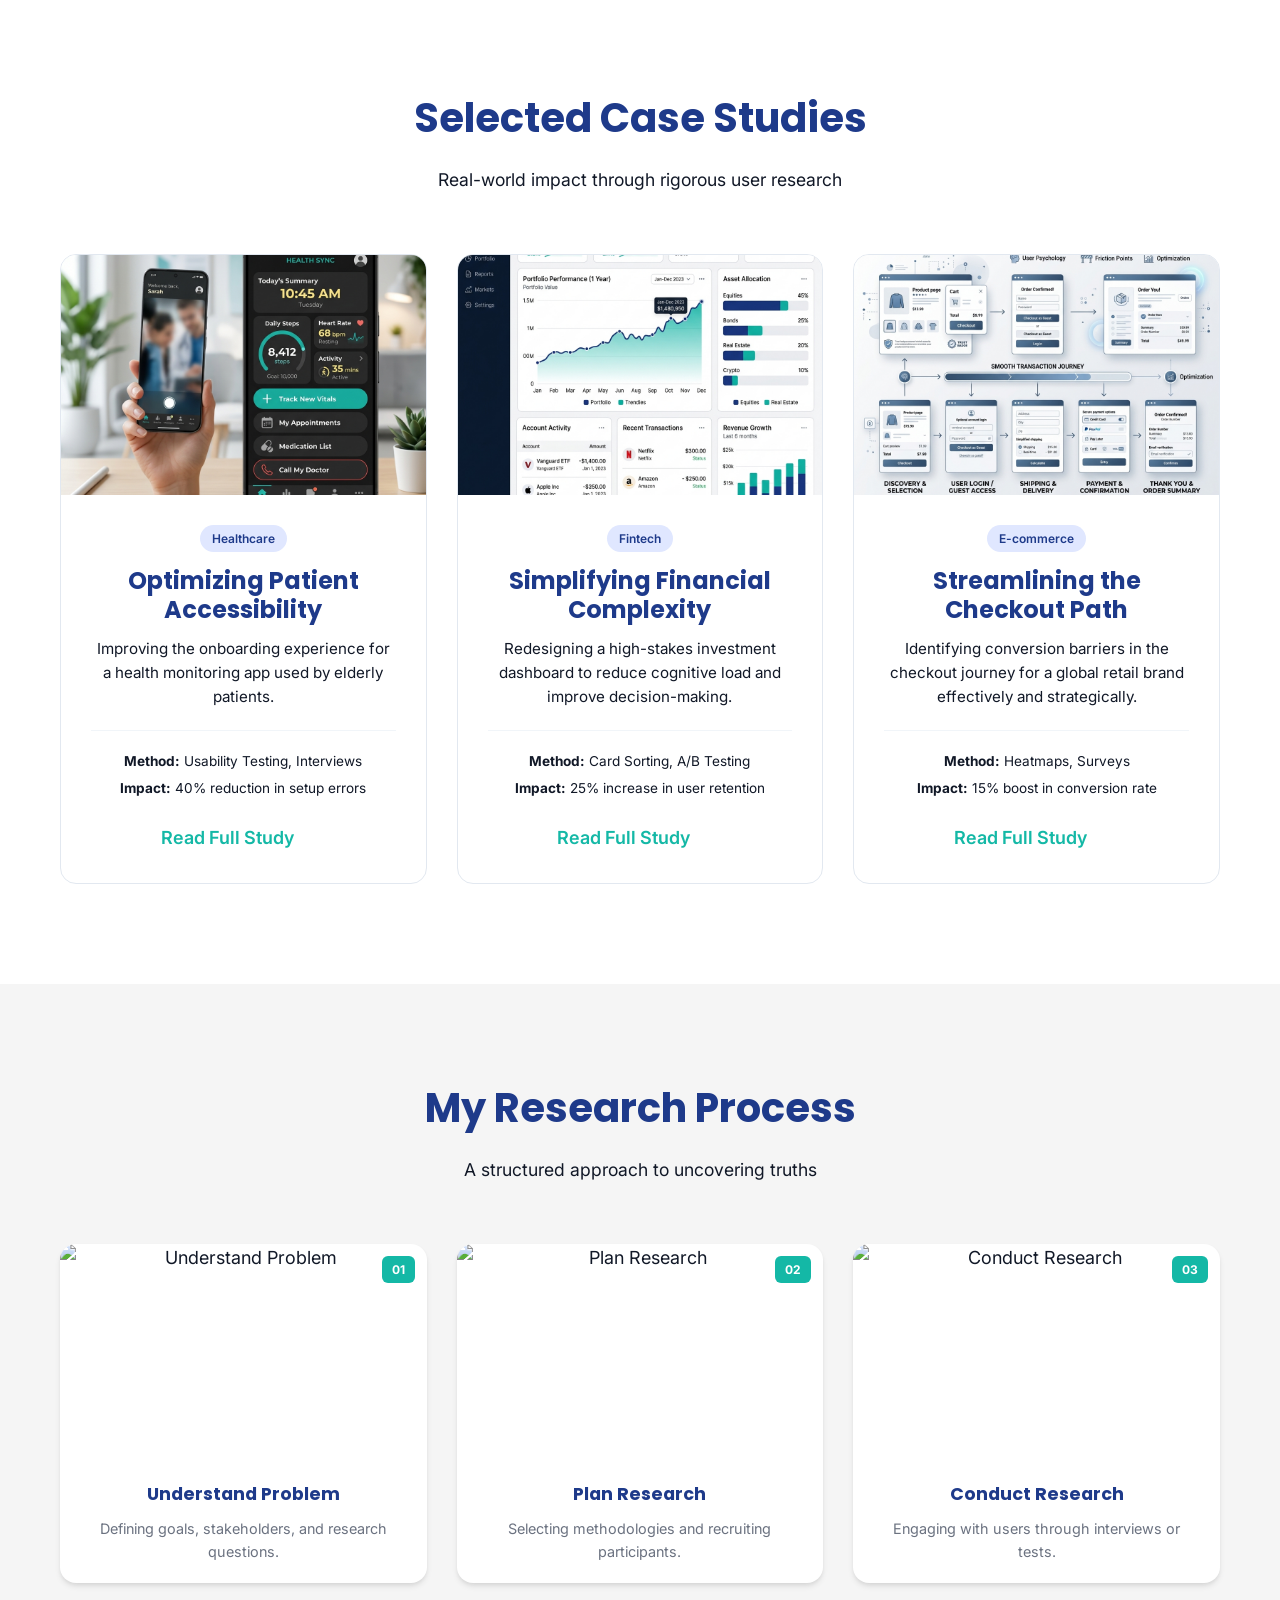
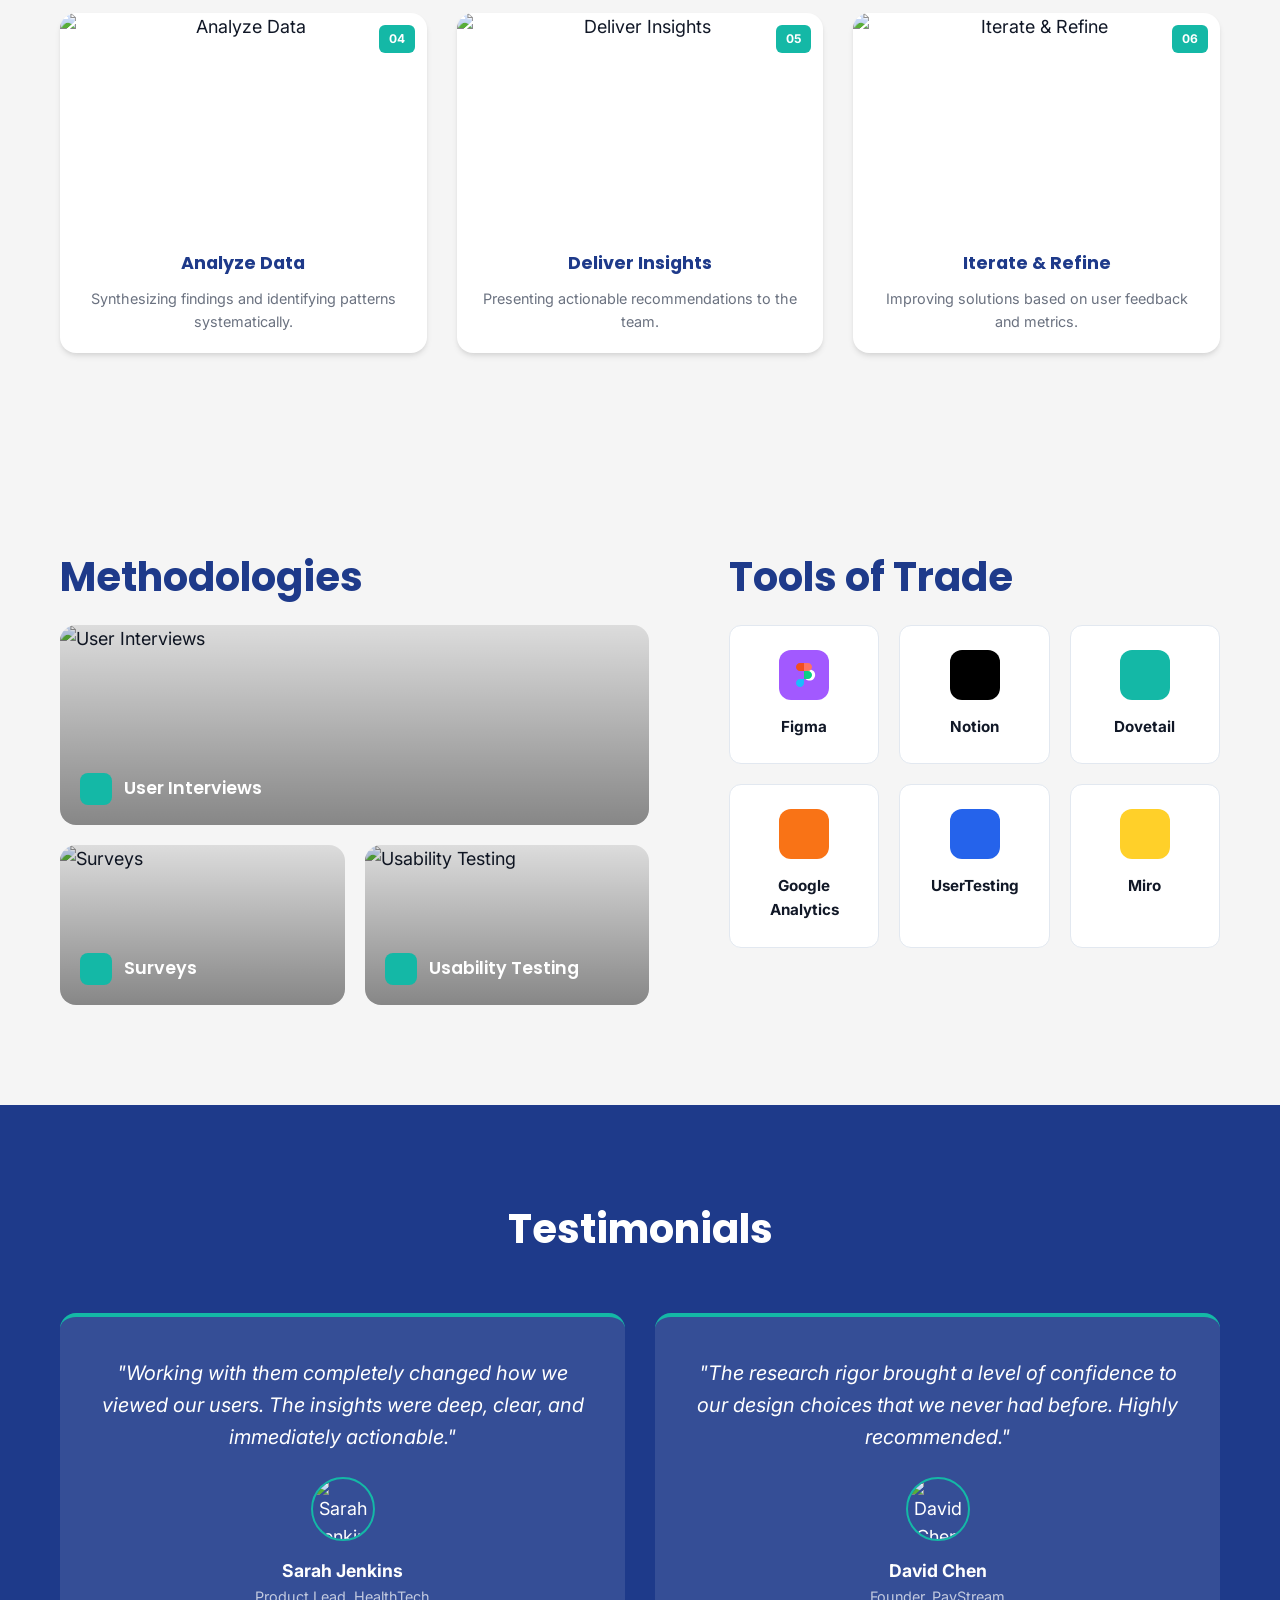
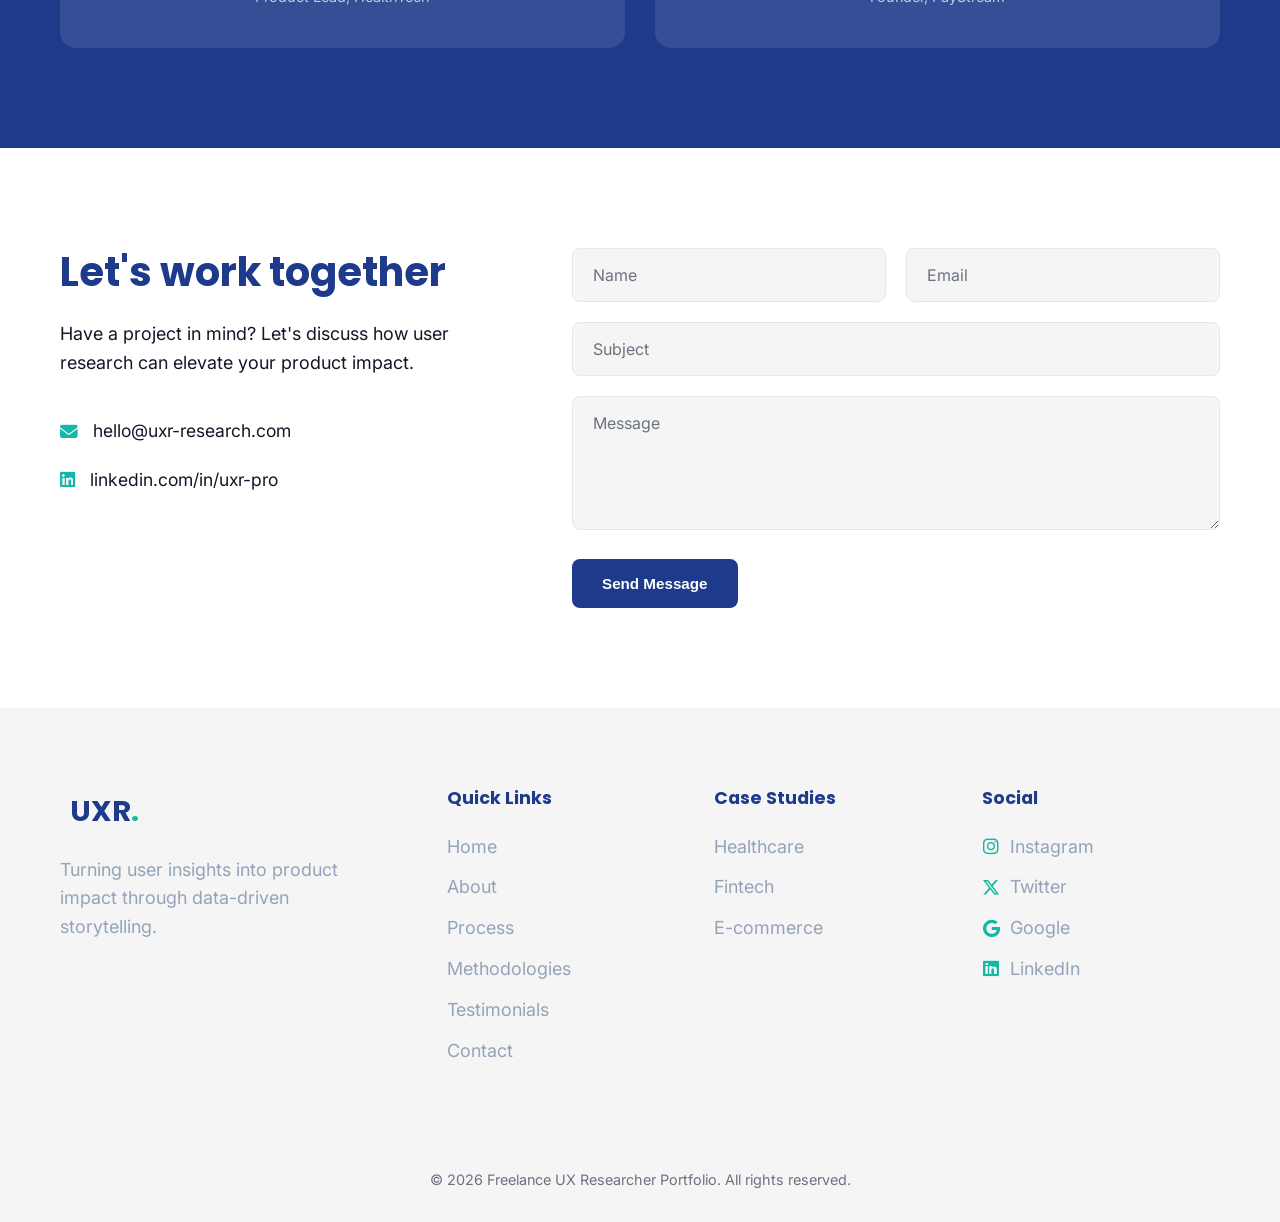
==== commit 787c57ca: "Add files via upload" ====
--- a/index.html
+++ b/index.html
@@ -15,6 +15,8 @@
         rel="stylesheet">
     <!-- Lucide Icons -->
     <script src="https://unpkg.com/lucide@latest"></script>
+    <!-- Font Awesome for Brand Icons -->
+    <link rel="stylesheet" href="https://cdnjs.cloudflare.com/ajax/libs/font-awesome/6.5.1/css/all.min.css">
     <!-- Favicon -->
     <link rel="icon" type="image/svg+xml"
         href="data:image/svg+xml,%3Csvg xmlns='http://www.w3.org/2000/svg' width='24' height='24' viewBox='0 0 24 24' fill='none' stroke='%231E3A8A' stroke-width='2' stroke-linecap='round' stroke-linejoin='round'%3E%3Cpath d='M6 18h8'/%3E%3Cpath d='M3 22h18'/%3E%3Cpath d='M14 22a7 7 0 1 0 0-14h-1'/%3E%3Cpath d='M9 14h2'/%3E%3Cpath d='M9 12a2 2 0 1 0-2-2v6'/%3E%3Cpath d='M11 6V3a1 1 0 0 0-1-1H7a1 1 0 0 0-1 1v3'/%3E%3C/svg%3E">
@@ -47,13 +49,13 @@
                     <li><a href="#methodologies" class="nav-link">Methodologies</a></li>
                     <li><a href="#testimonials" class="nav-link">Testimonials</a></li>
                     <li><a href="#contact" class="nav-link">Contact</a></li>
-                    <li class="nav-item-mobile"><a href="#contact" class="btn btn-primary nav-btn-signup">Sign Up</a>
+                    <li class="nav-item-mobile"><a href="signup.html" class="btn btn-primary nav-btn-signup">Sign Up</a>
                     </li>
                 </ul>
             </nav>
             <div class="header-actions">
                 <div class="header-cta">
-                    <a href="#contact" class="btn btn-primary btn-signup">Sign Up</a>
+                    <a href="signup.html" class="btn btn-primary btn-signup">Sign Up</a>
                 </div>
             </div>
             <div class="header-mobile-actions">
@@ -436,11 +438,11 @@
                 <p>Have a project in mind? Let's discuss how user research can elevate your product impact.</p>
                 <div class="contact-methods">
                     <div class="contact-item">
-                        <i data-lucide="mail"></i>
+                        <i class="fa-solid fa-envelope"></i>
                         <span>hello@uxr-research.com</span>
                     </div>
                     <div class="contact-item">
-                        <i data-lucide="linkedin"></i>
+                        <i class="fa-brands fa-linkedin"></i>
                         <span>linkedin.com/in/uxr-pro</span>
                     </div>
                 </div>
@@ -493,9 +495,10 @@
             <div class="footer-col">
                 <h4>Social</h4>
                 <ul class="footer-links social-links">
-                    <li><a href="#">LinkedIn</a></li>
-                    <li><a href="#">Twitter</a></li>
-                    <li><a href="#">Medium</a></li>
+                    <li><a href="#"><i class="fa-brands fa-instagram"></i> Instagram</a></li>
+                    <li><a href="#"><i class="fa-brands fa-x-twitter"></i> Twitter</a></li>
+                    <li><a href="#"><i class="fa-brands fa-google"></i> Google</a></li>
+                    <li><a href="#"><i class="fa-brands fa-linkedin"></i> LinkedIn</a></li>
                 </ul>
             </div>
         </div>
--- a/style.css
+++ b/style.css
@@ -21,6 +21,11 @@
     --hero-bg-right: #14b8a6;
     --hero-text-left: #f8fafc;
     --hero-text-right: #ffffff;
+
+    /* Theme-specific variables */
+    --box-bg: #FFFFFF;
+    --border-color: #e2e8f0;
+    --logo-color: #1E3A8A;
 }
 
 /* Dark Theme Variables */
@@ -30,6 +35,9 @@
     --dark-text: #F8FAFC;
     --muted-text: #94A3B8;
     --white: #F8FAFC;
+    --box-bg: #1E1E1E;
+    --border-color: #334155;
+    --logo-color: #F8FAFC;
 }
 
 
@@ -259,7 +267,7 @@
     font-size: 1.8rem;
     font-weight: 700;
     font-family: 'Poppins', sans-serif;
-    color: var(--primary-color);
+    color: var(--logo-color);
 }
 
 .logo span {
@@ -640,6 +648,8 @@
     padding: 30px;
     display: flex;
     flex-direction: column;
+    align-items: center;
+    text-align: center;
     flex-grow: 1;
 }
 
@@ -672,6 +682,7 @@
     padding-top: 20px;
     font-size: 0.85rem;
     margin-bottom: 20px;
+    width: 100%;
 }
 
 .case-meta div {
@@ -681,6 +692,7 @@
 .case-link {
     display: flex;
     align-items: center;
+    justify-content: center;
     gap: 8px;
     color: var(--primary-color);
     font-weight: 600;
@@ -757,7 +769,7 @@
    METHODS & TOOLS SECTION
    ========================================= */
 .bg-light-gray {
-    background-color: #F5F5F5;
+    background-color: var(--bg-secondary);
 }
 
 .tools-container {
@@ -854,8 +866,8 @@
 }
 
 .tool-card {
-    background-color: white;
-    border: 1px solid #e2e8f0;
+    background-color: var(--box-bg);
+    border: 1px solid var(--border-color);
     border-radius: 12px;
     padding: 24px 15px;
     text-align: center;
@@ -928,7 +940,8 @@
     background-color: rgba(255, 255, 255, 0.1);
     padding: 40px;
     border-radius: 16px;
-    border-left: 4px solid var(--accent-color);
+    border-top: 4px solid var(--accent-color);
+    text-align: center;
 }
 
 .testimonial-text {
@@ -939,6 +952,7 @@
 
 .testimonial-author {
     display: flex;
+    flex-direction: column;
     align-items: center;
     gap: 16px;
 }
@@ -988,7 +1002,7 @@
 }
 
 .contact-item i {
-    color: var(--primary-color);
+    color: var(--accent-color);
 }
 
 .form-group {
@@ -1065,8 +1079,23 @@
     flex-direction: column;
 }
 
+.social-links a {
+    display: flex;
+    align-items: center;
+    gap: 10px;
+}
+
+.social-links i {
+    width: 18px;
+    height: 18px;
+    color: var(--accent-color);
+    display: inline-flex;
+    align-items: center;
+    justify-content: center;
+}
+
 .footer-bottom {
-    color: #475569;
+    color: var(--muted-text);
     font-size: 0.9rem;
 }
 
@@ -1113,7 +1142,8 @@
 .theme-toggle,
 .rtl-toggle {
     background: none;
-    border: none;
+    border: none !important;
+    outline: none;
     color: var(--dark-text);
     cursor: pointer;
     font-size: 1.25rem;
@@ -1234,6 +1264,10 @@
         padding: 25px;
     }
 
+    .bento-content {
+        justify-content: center;
+    }
+
     .process-steps {
         grid-template-columns: 1fr 1fr;
     }
@@ -1245,6 +1279,19 @@
         gap: 50px;
     }
 
+    .contact-info {
+        text-align: center;
+    }
+
+    .contact-info .section-title,
+    .contact-info p {
+        text-align: center;
+    }
+
+    .contact-item {
+        justify-content: center;
+    }
+
     .about-content {
         text-align: center;
     }
@@ -1277,6 +1324,116 @@
     .footer-container {
         grid-template-columns: 1.5fr 1fr;
     }
+
+    .footer-col {
+        text-align: center;
+    }
+
+    .footer-about {
+        max-width: 100%;
+        margin-left: auto;
+        margin-right: auto;
+    }
+
+    .footer-links a:hover {
+        padding-left: 0;
+    }
+
+    .social-links {
+        align-items: center;
+    }
+}
+
+@media screen and (max-width: 1024px) {
+    .section-title {
+        text-align: center;
+    }
+
+    .bento-content {
+        flex-direction: column;
+        justify-content: center;
+        text-align: center;
+        gap: 12px;
+    }
+
+    .tool-card {
+        text-align: center;
+        display: flex;
+        flex-direction: column;
+        align-items: center;
+    }
+
+    .split-hero {
+        flex-direction: column;
+        height: auto;
+    }
+
+    .hero-side {
+        padding: 60px 40px;
+        min-height: auto;
+        flex: none;
+    }
+
+    .hero-left {
+        padding: 60px 40px !important;
+        align-items: center;
+        justify-content: center;
+        text-align: center;
+        gap: 40px;
+    }
+
+    .hero-header-left {
+        display: flex;
+        flex-direction: column;
+        align-items: center;
+        text-align: center;
+    }
+
+    .hero-tagline {
+        text-align: center;
+        margin-bottom: 0;
+    }
+
+    .hero-footer-left {
+        display: flex;
+        flex-direction: column;
+        align-items: center;
+        text-align: center;
+    }
+
+    .hero-sub-label {
+        text-align: center;
+    }
+
+    .hero-big-title {
+        text-align: center;
+    }
+
+    .hero-sub-description {
+        text-align: center;
+        margin-left: auto;
+        margin-right: auto;
+    }
+
+    .hero-big-title {
+        font-size: clamp(3rem, 10vw, 5rem);
+    }
+
+    .hero-right {
+        flex: none;
+    }
+
+    .hero-single-image {
+        height: auto;
+        min-height: 50vw;
+        max-height: 70vh;
+    }
+
+    .hero-full-img {
+        width: 100%;
+        height: 100%;
+        object-fit: cover;
+    }
 }
 
 @media screen and (max-width: 768px) {
@@ -1343,14 +1500,15 @@
     }
 
     .case-content {
-        text-align: left;
+        text-align: center;
         padding: 20px;
+        align-items: center;
     }
 
     .case-content h3,
     .case-content p,
     .case-content .case-meta {
-        text-align: left;
+        text-align: center;
     }
 
     .process-steps,
@@ -1359,6 +1517,10 @@
         grid-template-columns: 1fr;
     }
 
+    .bento-content {
+        justify-content: center;
+    }
+
     .bento-card.featured {
         grid-column: span 1;
     }
@@ -1377,8 +1539,26 @@
         text-align: center;
     }
 
+    .footer-col {
+        text-align: center;
+    }
+
     .footer-about {
         max-width: 100%;
+        margin-left: auto;
+        margin-right: auto;
+    }
+
+    .footer-links li {
+        text-align: center;
+    }
+
+    .social-links {
+        align-items: center;
+    }
+
+    .social-links a {
+        justify-content: center;
     }
 }
 
@@ -1406,38 +1586,60 @@
 /* =========================================
    SPLIT HERO RESPONSIVENESS
    ========================================= */
-@media screen and (max-width: 1024px) {
+
+
+@media screen and (max-width: 768px) {
     .split-hero {
+        height: auto;
+    }
+
+    .hero-left {
+        padding: 50px 24px !important;
+        align-items: center;
+        text-align: center;
+    }
+
+    .hero-header-left {
+        display: flex;
         flex-direction: column;
-    }
-
-    .hero-side {
-        padding: 80px 40px 60px;
-        min-height: auto;
-    }
-
-    .hero-big-title {
-        font-size: clamp(3rem, 10vw, 5rem);
+        align-items: center;
+    }
+
+    .hero-footer-left {
+        display: flex;
+        flex-direction: column;
+        align-items: center;
+        text-align: center;
+    }
+
+    .hero-sub-description {
+        margin-left: auto;
+        margin-right: auto;
     }
 
     .hero-single-image {
-        height: 500px;
-    }
-}
-
-@media screen and (max-width: 768px) {
-    .hero-single-image {
-        height: 400px;
+        height: auto;
+        min-height: 56vw;
+        max-height: 60vh;
+    }
+
+    .hero-full-img {
+        width: 100%;
+        height: 100%;
+        object-fit: cover;
     }
 
     .hero-overlay-card {
-        padding: 20px;
-        bottom: 20px;
-        left: 20px;
-        right: 20px;
+        padding: 16px;
+        bottom: 16px;
+        left: 50%;
+        right: auto;
+        transform: translateX(-50%);
+        width: 85%;
+        text-align: center;
     }
 
     .hero-overlay-card h3 {
-        font-size: 1.1rem;
+        font-size: 1rem;
     }
 }
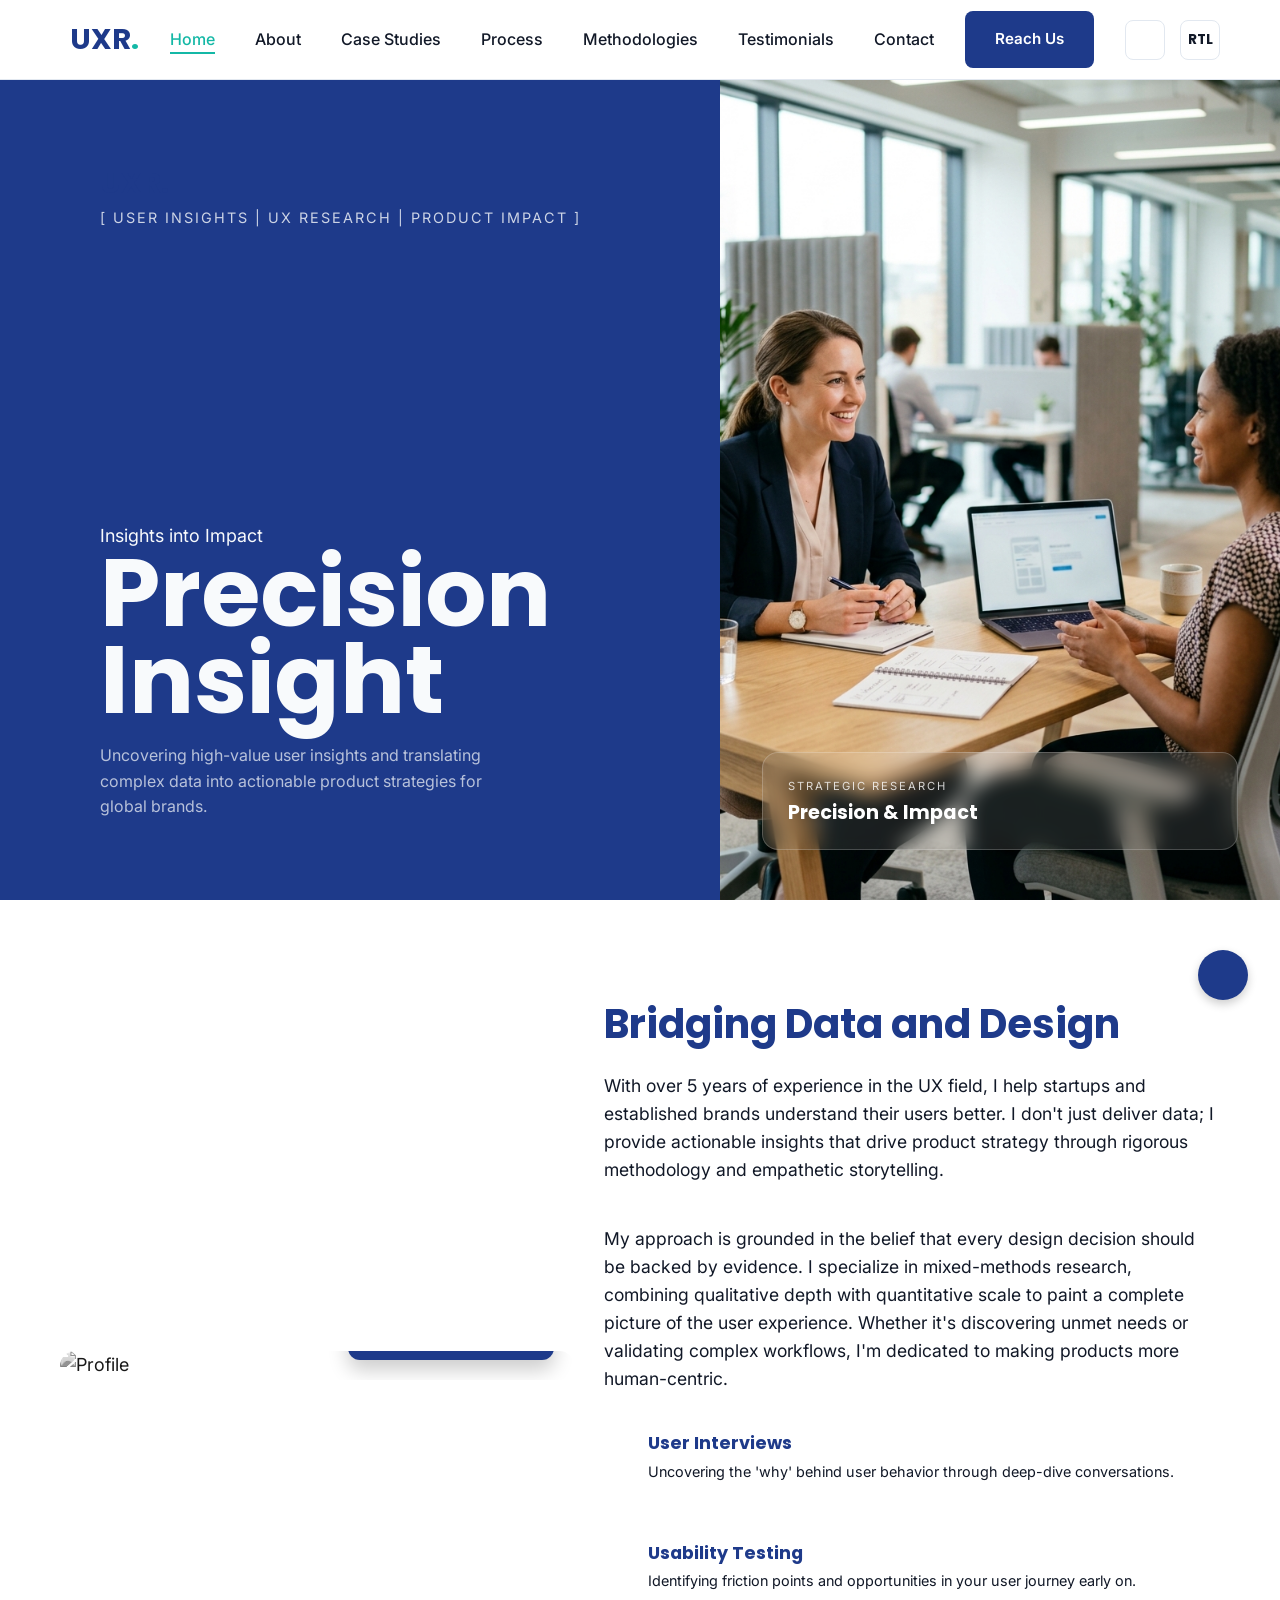
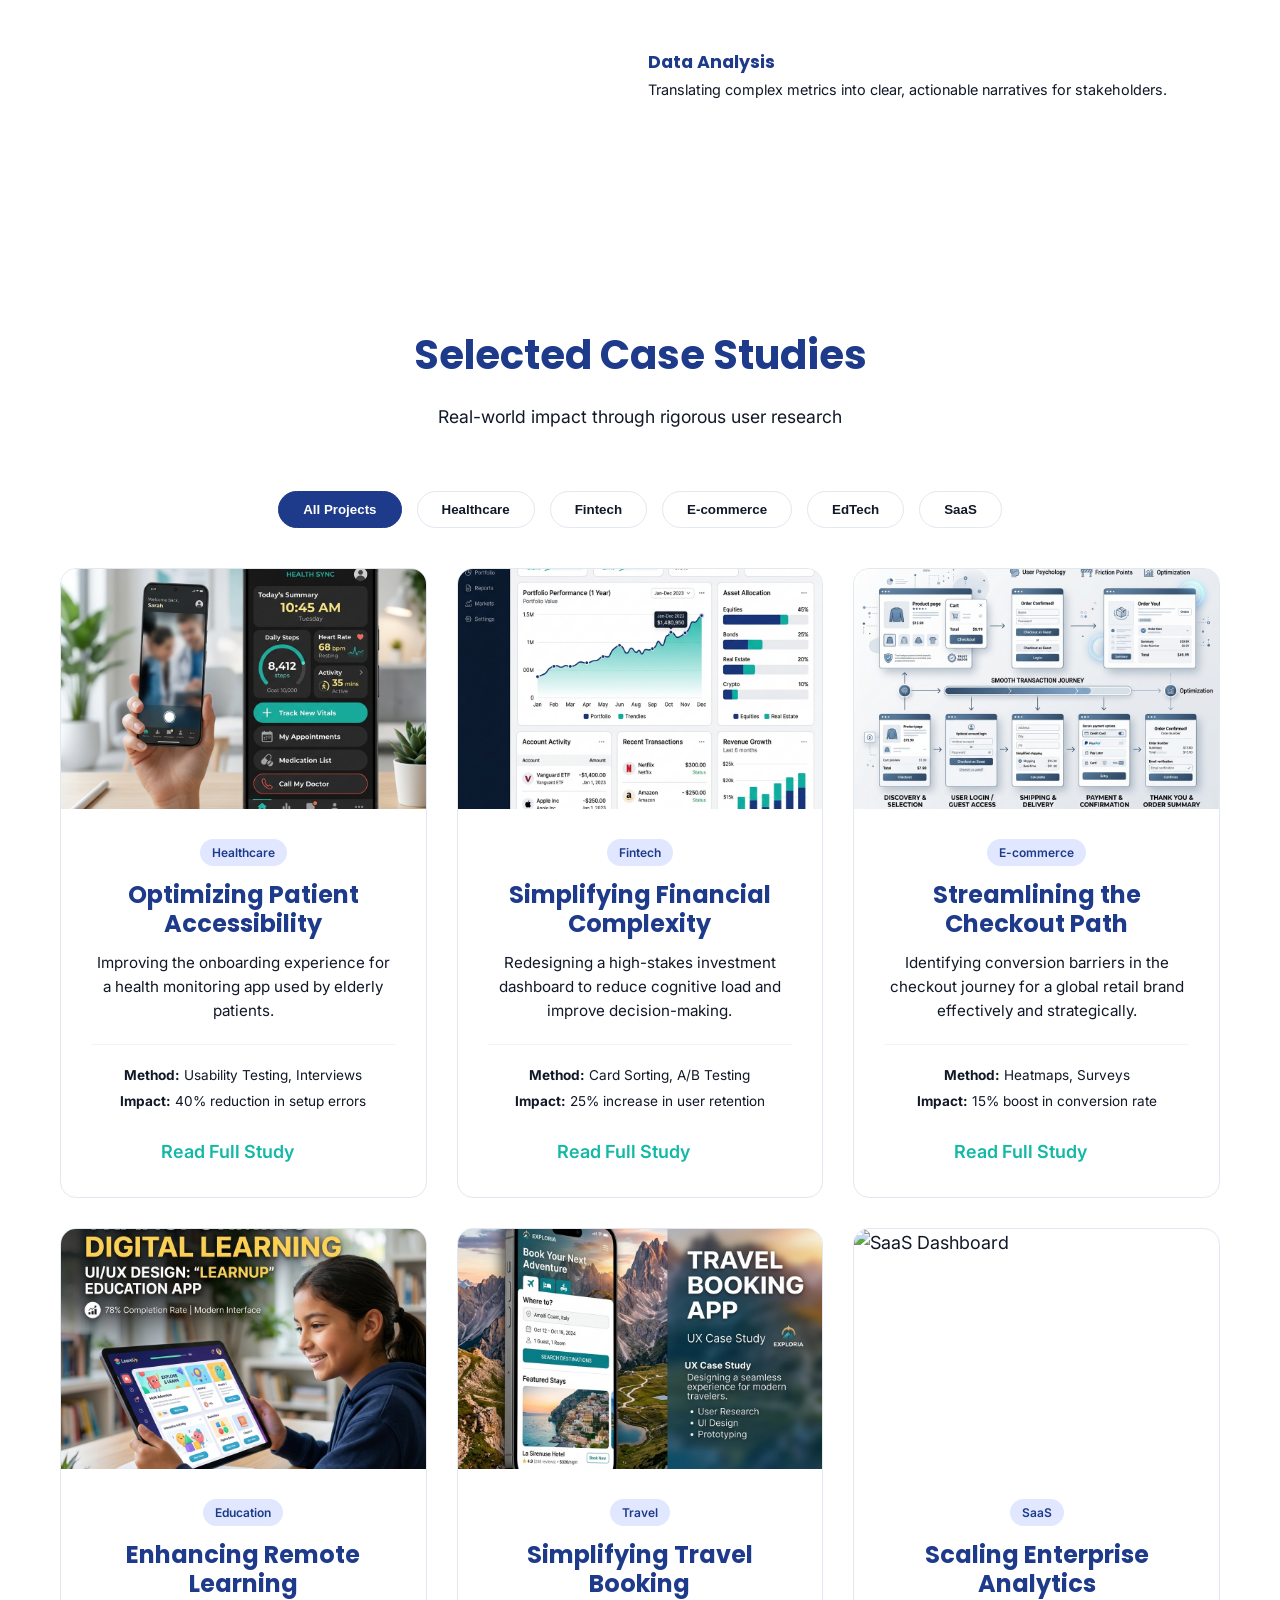
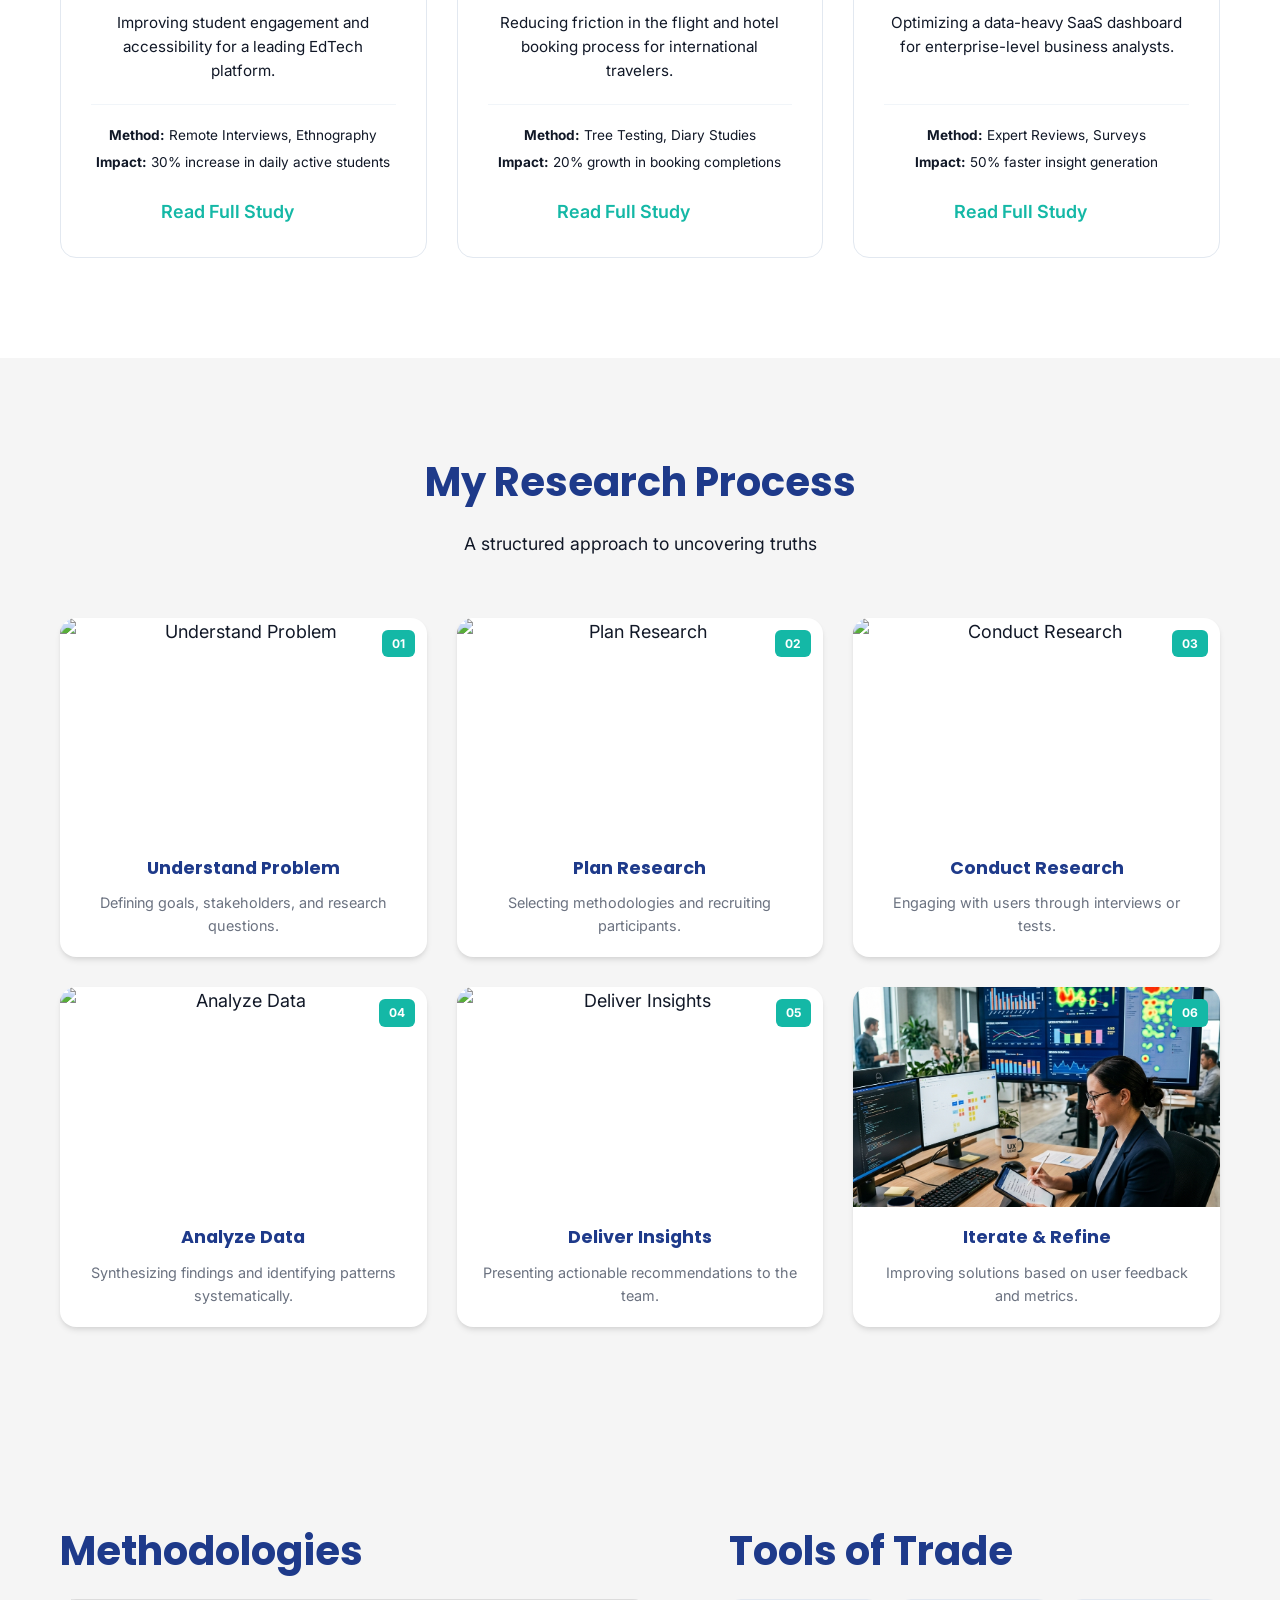
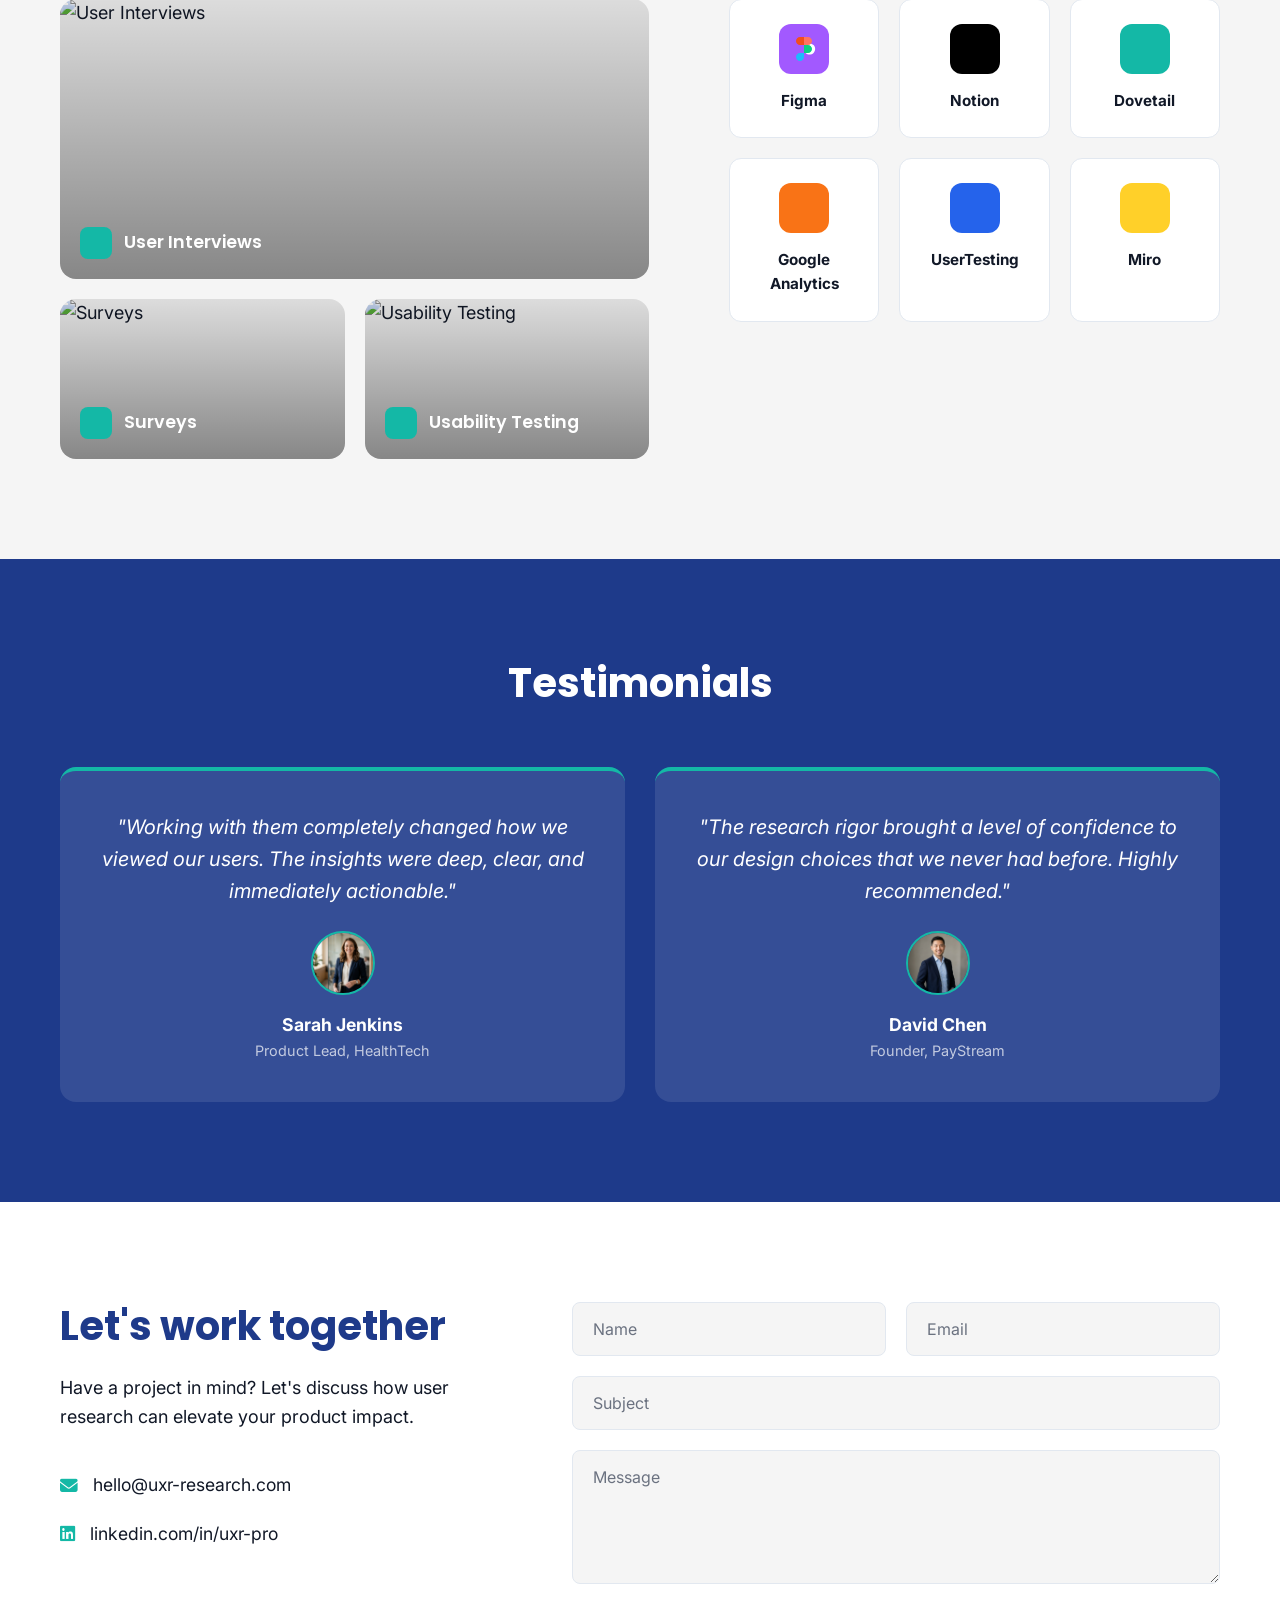
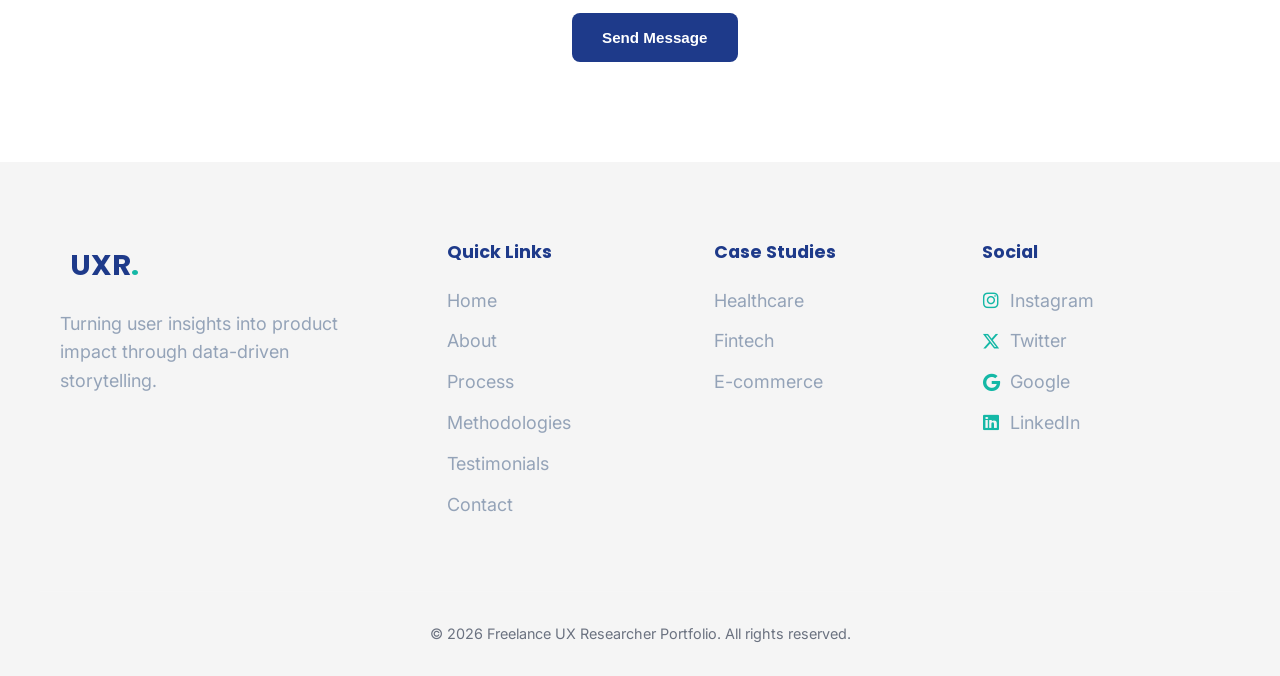
==== commit 96ee9e3a: "after changes" ====
--- a/index.html
+++ b/index.html
@@ -49,13 +49,13 @@
                     <li><a href="#methodologies" class="nav-link">Methodologies</a></li>
                     <li><a href="#testimonials" class="nav-link">Testimonials</a></li>
                     <li><a href="#contact" class="nav-link">Contact</a></li>
-                    <li class="nav-item-mobile"><a href="signup.html" class="btn btn-primary nav-btn-signup">Sign Up</a>
+                    <li class="nav-item-mobile"><a href="#contact" class="btn btn-primary nav-btn-signup">Reach Us</a>
                     </li>
                 </ul>
             </nav>
             <div class="header-actions">
                 <div class="header-cta">
-                    <a href="signup.html" class="btn btn-primary btn-signup">Sign Up</a>
+                    <a href="#contact" class="btn btn-primary btn-signup">Reach Us</a>
                 </div>
             </div>
             <div class="header-mobile-actions">
@@ -123,28 +123,34 @@
                 <p class="about-text">
                     With over 5 years of experience in the UX field, I help startups and established brands
                     understand their users better. I don't just deliver data; I provide actionable insights that
-                    drive product strategy.
+                    drive product strategy through rigorous methodology and empathetic storytelling.
+                </p>
+                <p class="about-text">
+                    My approach is grounded in the belief that every design decision should be backed by evidence. 
+                    I specialize in mixed-methods research, combining qualitative depth with quantitative scale 
+                    to paint a complete picture of the user experience. Whether it's discovering unmet needs 
+                    or validating complex workflows, I'm dedicated to making products more human-centric.
                 </p>
                 <div class="about-strengths grid">
                     <div class="strength-item">
                         <i data-lucide="users" class="strength-icon"></i>
                         <div>
                             <h3>User Interviews</h3>
-                            <p>Uncovering the 'why' behind user behavior.</p>
+                            <p>Uncovering the 'why' behind user behavior through deep-dive conversations.</p>
                         </div>
                     </div>
                     <div class="strength-item">
                         <i data-lucide="search" class="strength-icon"></i>
                         <div>
                             <h3>Usability Testing</h3>
-                            <p>Identifying friction points in your user journey.</p>
+                            <p>Identifying friction points and opportunities in your user journey early on.</p>
                         </div>
                     </div>
                     <div class="strength-item">
                         <i data-lucide="bar-chart-2" class="strength-icon"></i>
                         <div>
                             <h3>Data Analysis</h3>
-                            <p>Translating complex metrics into clear narratives.</p>
+                            <p>Translating complex metrics into clear, actionable narratives for stakeholders.</p>
                         </div>
                     </div>
                 </div>
@@ -160,9 +166,18 @@
                 <p class="section-subtitle">Real-world impact through rigorous user research</p>
             </div>
 
+            <div class="cases-tabs">
+                <button class="tab-btn active" data-filter="all">All Projects</button>
+                <button class="tab-btn" data-filter="healthcare">Healthcare</button>
+                <button class="tab-btn" data-filter="fintech">Fintech</button>
+                <button class="tab-btn" data-filter="ecommerce">E-commerce</button>
+                <button class="tab-btn" data-filter="education">EdTech</button>
+                <button class="tab-btn" data-filter="saas">SaaS</button>
+            </div>
+
             <div class="cases-grid grid">
                 <!-- Case Study 1 -->
-                <article class="case-card">
+                <article class="case-card" data-category="healthcare">
                     <div class="case-img-wrapper">
                         <img src="assets/case1.png" alt="Healthcare App Case Study" class="case-img">
                     </div>
@@ -180,7 +195,7 @@
                 </article>
 
                 <!-- Case Study 2 -->
-                <article class="case-card">
+                <article class="case-card" data-category="fintech">
                     <div class="case-img-wrapper">
                         <img src="assets/case2.png" alt="Fintech Dashboard Case Study" class="case-img">
                     </div>
@@ -198,7 +213,7 @@
                 </article>
 
                 <!-- Case Study 3 -->
-                <article class="case-card">
+                <article class="case-card" data-category="ecommerce">
                     <div class="case-img-wrapper">
                         <img src="assets/case3.png" alt="E-commerce Checkout Case Study" class="case-img">
                     </div>
@@ -214,6 +229,57 @@
                         <a href="#" class="case-link">Read Full Study <i data-lucide="arrow-right"></i></a>
                     </div>
                 </article>
+
+                <!-- Case Study 4 -->
+                <article class="case-card" data-category="education">
+                    <div class="case-img-wrapper">
+                        <img src="edtech_case_study_1776524937081.png" alt="EdTech Learning App" class="case-img">
+                    </div>
+                    <div class="case-content">
+                        <span class="case-tag">Education</span>
+                        <h3 class="case-title">Enhancing Remote Learning</h3>
+                        <p class="case-description">Improving student engagement and accessibility for a leading EdTech platform.</p>
+                        <div class="case-meta">
+                            <div><strong>Method:</strong> Remote Interviews, Ethnography</div>
+                            <div><strong>Impact:</strong> 30% increase in daily active students</div>
+                        </div>
+                        <a href="#" class="case-link">Read Full Study <i data-lucide="arrow-right"></i></a>
+                    </div>
+                </article>
+
+                <!-- Case Study 5 -->
+                <article class="case-card" data-category="ecommerce">
+                    <div class="case-img-wrapper">
+                        <img src="travel_case_study_1776524975681.png" alt="Travel Booking App" class="case-img">
+                    </div>
+                    <div class="case-content">
+                        <span class="case-tag">Travel</span>
+                        <h3 class="case-title">Simplifying Travel Booking</h3>
+                        <p class="case-description">Reducing friction in the flight and hotel booking process for international travelers.</p>
+                        <div class="case-meta">
+                            <div><strong>Method:</strong> Tree Testing, Diary Studies</div>
+                            <div><strong>Impact:</strong> 20% growth in booking completions</div>
+                        </div>
+                        <a href="#" class="case-link">Read Full Study <i data-lucide="arrow-right"></i></a>
+                    </div>
+                </article>
+
+                <!-- Case Study 6 -->
+                <article class="case-card" data-category="saas">
+                    <div class="case-img-wrapper">
+                        <img src="https://images.unsplash.com/photo-1460925895917-afdab827c52f?auto=format&fit=crop&q=80&w=800" alt="SaaS Dashboard" class="case-img">
+                    </div>
+                    <div class="case-content">
+                        <span class="case-tag">SaaS</span>
+                        <h3 class="case-title">Scaling Enterprise Analytics</h3>
+                        <p class="case-description">Optimizing a data-heavy SaaS dashboard for enterprise-level business analysts.</p>
+                        <div class="case-meta">
+                            <div><strong>Method:</strong> Expert Reviews, Surveys</div>
+                            <div><strong>Impact:</strong> 50% faster insight generation</div>
+                        </div>
+                        <a href="#" class="case-link">Read Full Study <i data-lucide="arrow-right"></i></a>
+                    </div>
+                </article>
             </div>
         </div>
     </section>
@@ -283,7 +349,7 @@
                 </div>
                 <div class="process-step">
                     <div class="step-img-card">
-                        <img src="https://images.unsplash.com/photo-1542601906990-b4d3fb778b09?w=400"
+                        <img src="iterate_and_refine_ux_1776524446994.png"
                             alt="Iterate & Refine" class="step-img">
                         <span class="step-badge">06</span>
                     </div>
@@ -305,7 +371,7 @@
                 <div class="bento-grid">
                     <!-- Featured Methodology (Span-2) -->
                     <div class="bento-card featured">
-                        <img src="https://images.unsplash.com/photo-1521737711867-e3b97375f902?w=500"
+                        <img src="https://images.unsplash.com/photo-1552664730-d307ca884978?auto=format&fit=crop&q=80&w=1200"
                             alt="User Interviews" class="bento-img">
                         <div class="bento-overlay"></div>
                         <div class="bento-content">
--- a/style.css
+++ b/style.css
@@ -300,6 +300,14 @@
     display: none;
     font-size: 1.5rem;
     cursor: pointer;
+    background: var(--box-bg);
+    border: 1.5px solid var(--border-color);
+    border-radius: 8px;
+    width: 40px;
+    height: 40px;
+    align-items: center;
+    justify-content: center;
+    transition: var(--transition);
 }
 
 .nav-close {
@@ -607,6 +615,37 @@
     font-size: 1.1rem;
 }
 
+/* Case Study Tabs */
+.cases-tabs {
+    display: flex;
+    justify-content: center;
+    gap: 15px;
+    margin-bottom: 40px;
+    flex-wrap: wrap;
+}
+
+.tab-btn {
+    padding: 10px 24px;
+    border-radius: 30px;
+    border: 1px solid var(--border-color);
+    background: var(--bg-white);
+    color: var(--dark-text);
+    font-weight: 600;
+    cursor: pointer;
+    transition: var(--transition);
+}
+
+.tab-btn:hover {
+    border-color: var(--accent-color);
+    color: var(--accent-color);
+}
+
+.tab-btn.active {
+    background-color: var(--primary-color);
+    color: var(--white);
+    border-color: var(--primary-color);
+}
+
 .cases-grid {
     grid-template-columns: repeat(3, 1fr);
     align-items: stretch;
@@ -795,7 +834,7 @@
 
 .bento-card.featured {
     grid-column: span 2;
-    height: 200px;
+    height: 280px;
 }
 
 .bento-img {
@@ -803,6 +842,11 @@
     height: 100%;
     object-fit: cover;
     transition: transform 0.5s ease;
+}
+
+.bento-card.featured .bento-img {
+    object-fit: cover;
+    object-position: center;
 }
 
 .bento-overlay {
@@ -1141,21 +1185,35 @@
 
 .theme-toggle,
 .rtl-toggle {
-    background: none;
-    border: none !important;
+    background: var(--box-bg);
+    border: 1.5px solid var(--border-color) !important;
     outline: none;
     color: var(--dark-text);
     cursor: pointer;
-    font-size: 1.25rem;
+    width: 40px;
+    height: 40px;
+    border-radius: 8px;
     display: flex;
     align-items: center;
     justify-content: center;
     transition: var(--transition);
+    font-family: 'Poppins', sans-serif;
+    font-size: 0.75rem;
+    font-weight: 700;
+}
+
+.theme-toggle i,
+.rtl-toggle span {
+    display: flex;
+    align-items: center;
+    justify-content: center;
 }
 
 .theme-toggle:hover,
-.rtl-toggle:hover {
+.rtl-toggle:hover,
+.nav-toggle:hover {
     color: var(--accent-color);
+    border-color: var(--accent-color) !important;
 }
 
 .rtl-toggle span {
@@ -1185,8 +1243,8 @@
     }
 
     .nav-toggle {
-        display: block;
-        color: var(--primary-color);
+        display: flex;
+        color: var(--dark-text);
     }
 
     .header-mobile-actions {
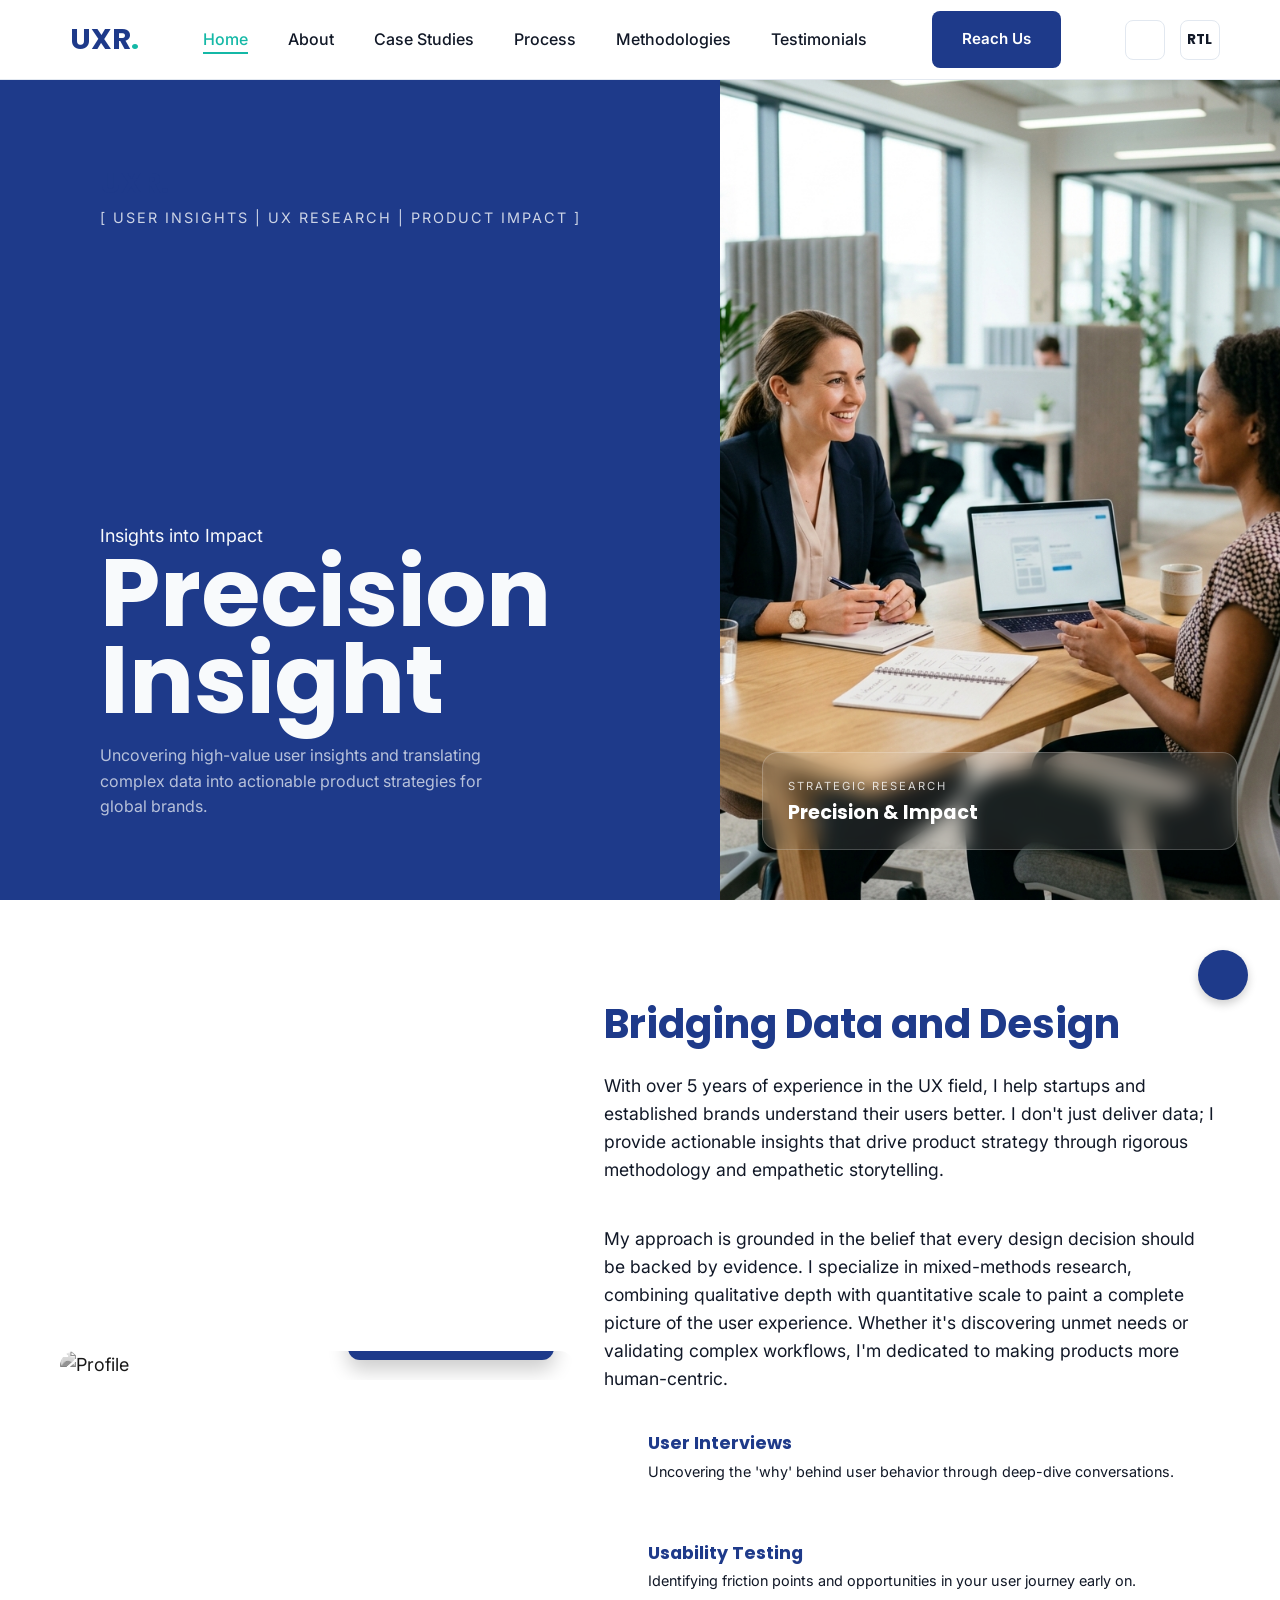
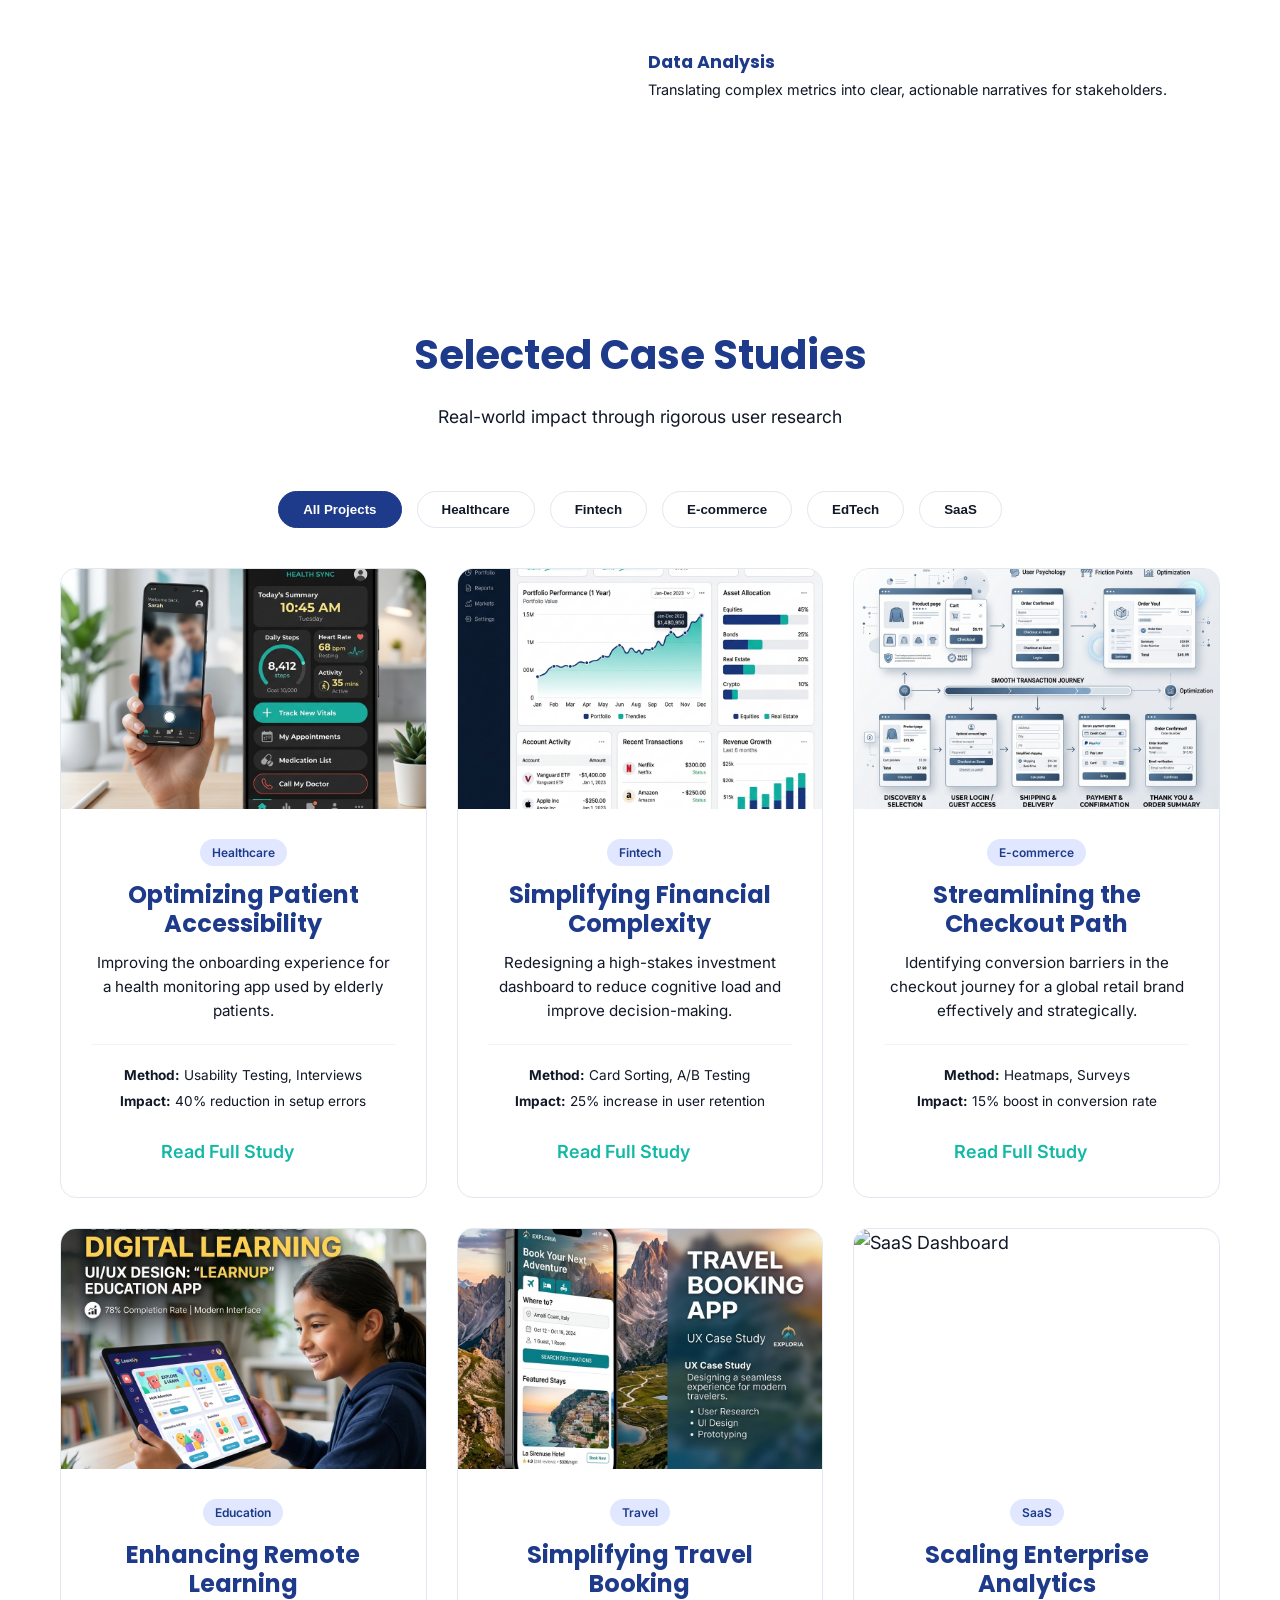
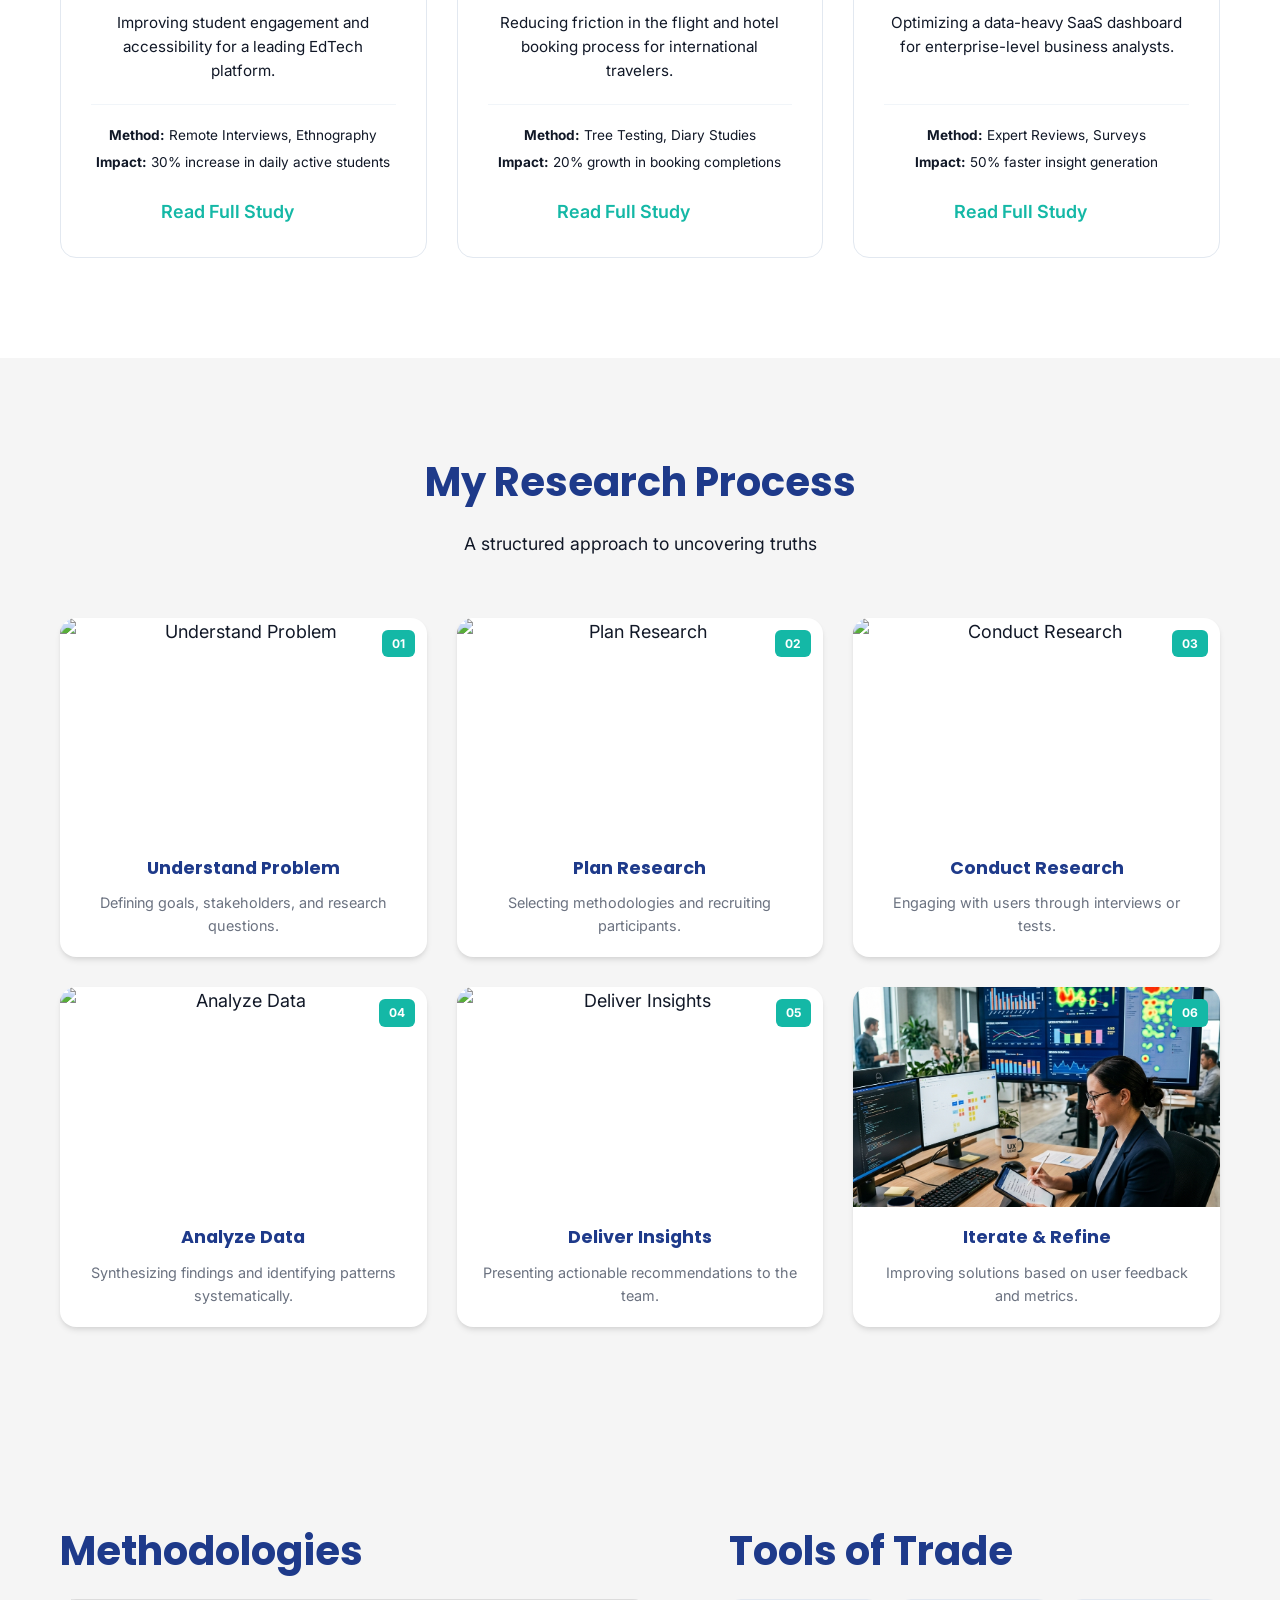
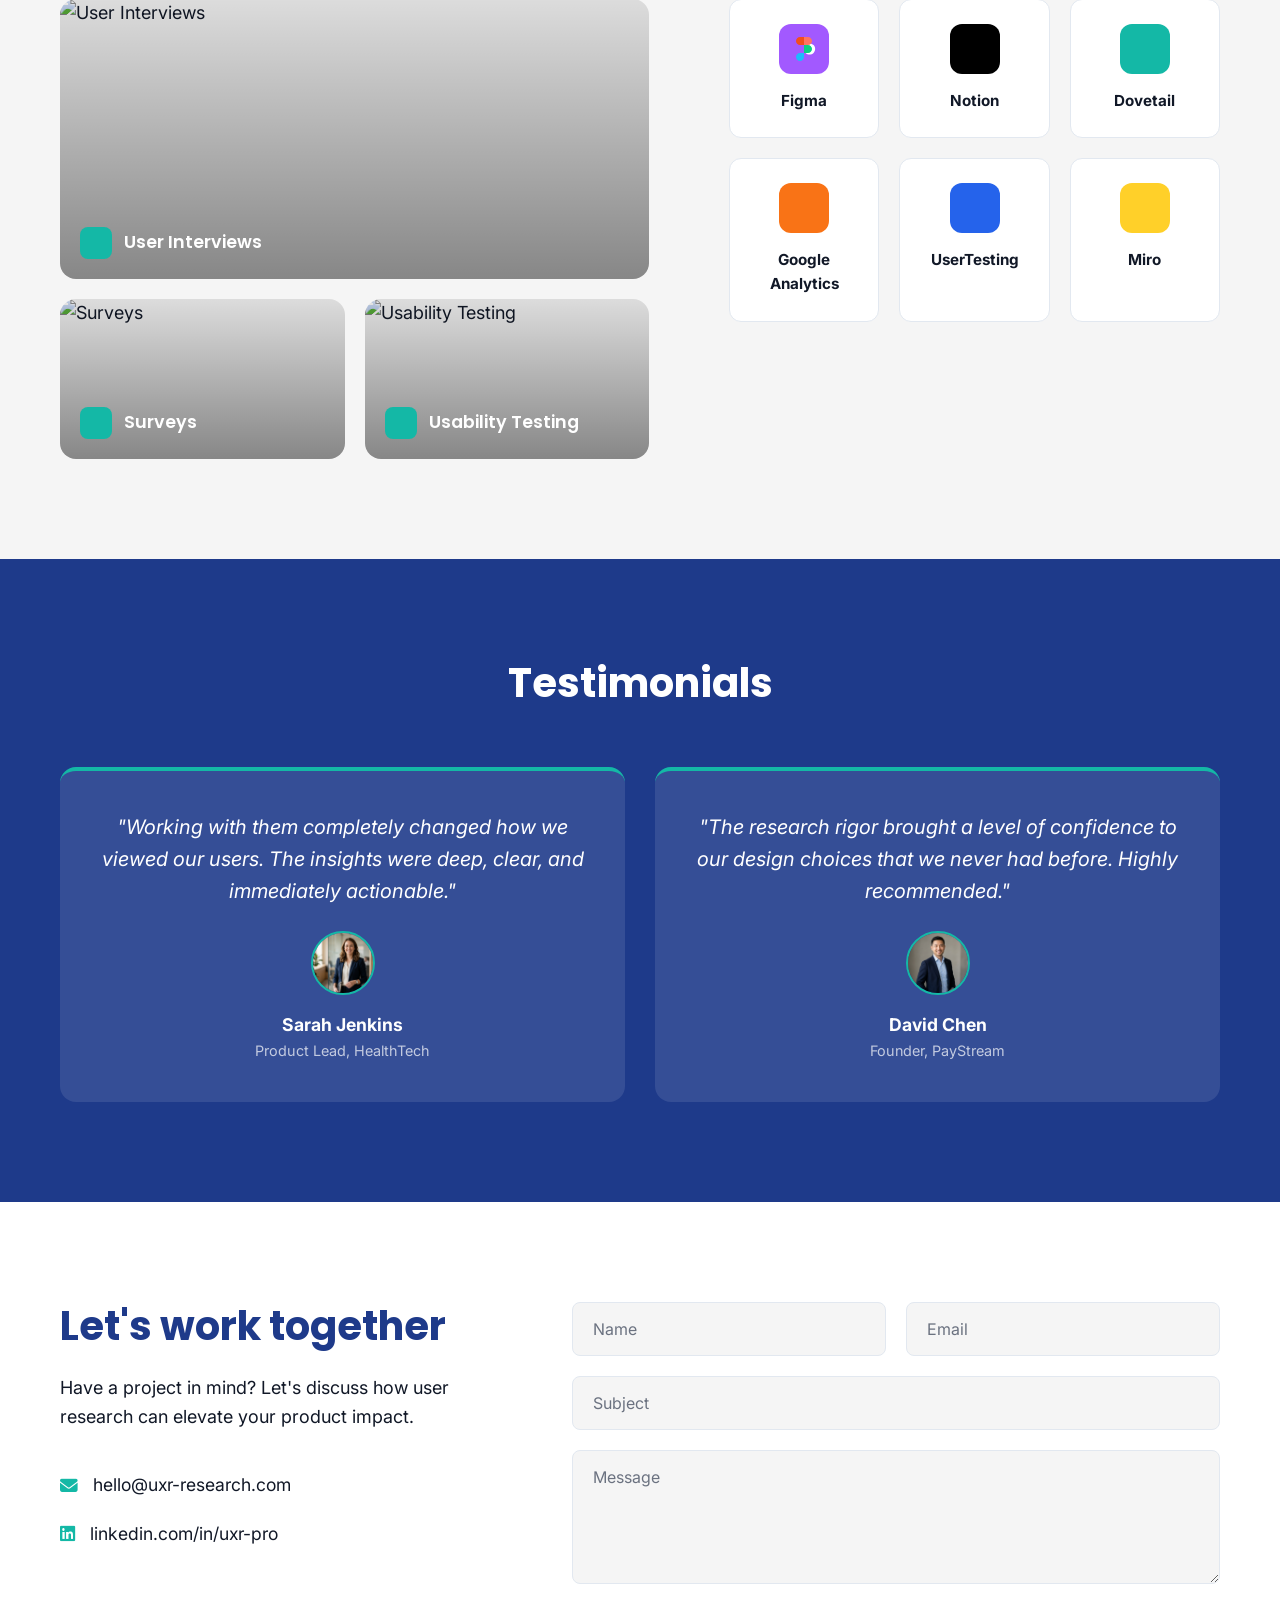
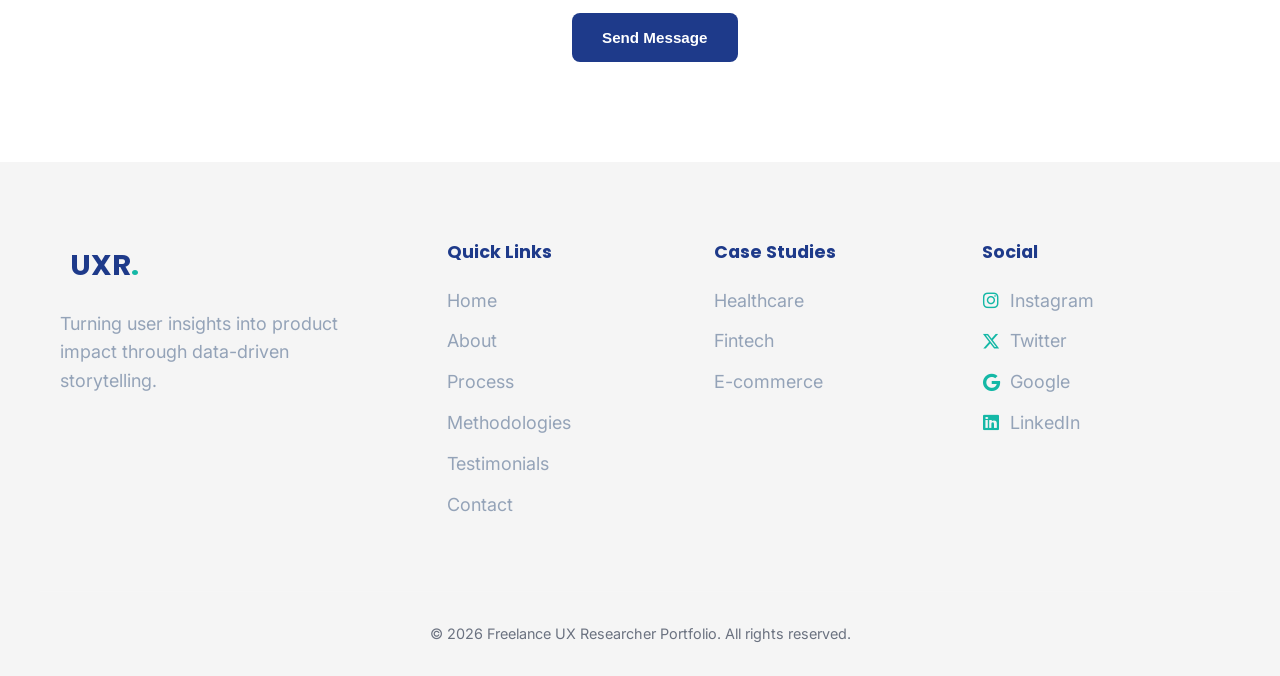
==== commit bd21aca8: "after changes" ====
--- a/index.html
+++ b/index.html
@@ -48,7 +48,6 @@
                     <li><a href="#process" class="nav-link">Process</a></li>
                     <li><a href="#methodologies" class="nav-link">Methodologies</a></li>
                     <li><a href="#testimonials" class="nav-link">Testimonials</a></li>
-                    <li><a href="#contact" class="nav-link">Contact</a></li>
                     <li class="nav-item-mobile"><a href="#contact" class="btn btn-primary nav-btn-signup">Reach Us</a>
                     </li>
                 </ul>
@@ -126,9 +125,9 @@
                     drive product strategy through rigorous methodology and empathetic storytelling.
                 </p>
                 <p class="about-text">
-                    My approach is grounded in the belief that every design decision should be backed by evidence. 
-                    I specialize in mixed-methods research, combining qualitative depth with quantitative scale 
-                    to paint a complete picture of the user experience. Whether it's discovering unmet needs 
+                    My approach is grounded in the belief that every design decision should be backed by evidence.
+                    I specialize in mixed-methods research, combining qualitative depth with quantitative scale
+                    to paint a complete picture of the user experience. Whether it's discovering unmet needs
                     or validating complex workflows, I'm dedicated to making products more human-centric.
                 </p>
                 <div class="about-strengths grid">
@@ -238,7 +237,8 @@
                     <div class="case-content">
                         <span class="case-tag">Education</span>
                         <h3 class="case-title">Enhancing Remote Learning</h3>
-                        <p class="case-description">Improving student engagement and accessibility for a leading EdTech platform.</p>
+                        <p class="case-description">Improving student engagement and accessibility for a leading EdTech
+                            platform.</p>
                         <div class="case-meta">
                             <div><strong>Method:</strong> Remote Interviews, Ethnography</div>
                             <div><strong>Impact:</strong> 30% increase in daily active students</div>
@@ -255,7 +255,8 @@
                     <div class="case-content">
                         <span class="case-tag">Travel</span>
                         <h3 class="case-title">Simplifying Travel Booking</h3>
-                        <p class="case-description">Reducing friction in the flight and hotel booking process for international travelers.</p>
+                        <p class="case-description">Reducing friction in the flight and hotel booking process for
+                            international travelers.</p>
                         <div class="case-meta">
                             <div><strong>Method:</strong> Tree Testing, Diary Studies</div>
                             <div><strong>Impact:</strong> 20% growth in booking completions</div>
@@ -267,12 +268,14 @@
                 <!-- Case Study 6 -->
                 <article class="case-card" data-category="saas">
                     <div class="case-img-wrapper">
-                        <img src="https://images.unsplash.com/photo-1460925895917-afdab827c52f?auto=format&fit=crop&q=80&w=800" alt="SaaS Dashboard" class="case-img">
+                        <img src="https://images.unsplash.com/photo-1460925895917-afdab827c52f?auto=format&fit=crop&q=80&w=800"
+                            alt="SaaS Dashboard" class="case-img">
                     </div>
                     <div class="case-content">
                         <span class="case-tag">SaaS</span>
                         <h3 class="case-title">Scaling Enterprise Analytics</h3>
-                        <p class="case-description">Optimizing a data-heavy SaaS dashboard for enterprise-level business analysts.</p>
+                        <p class="case-description">Optimizing a data-heavy SaaS dashboard for enterprise-level business
+                            analysts.</p>
                         <div class="case-meta">
                             <div><strong>Method:</strong> Expert Reviews, Surveys</div>
                             <div><strong>Impact:</strong> 50% faster insight generation</div>
@@ -349,8 +352,7 @@
                 </div>
                 <div class="process-step">
                     <div class="step-img-card">
-                        <img src="iterate_and_refine_ux_1776524446994.png"
-                            alt="Iterate & Refine" class="step-img">
+                        <img src="iterate_and_refine_ux_1776524446994.png" alt="Iterate & Refine" class="step-img">
                         <span class="step-badge">06</span>
                     </div>
                     <div class="step-content">
